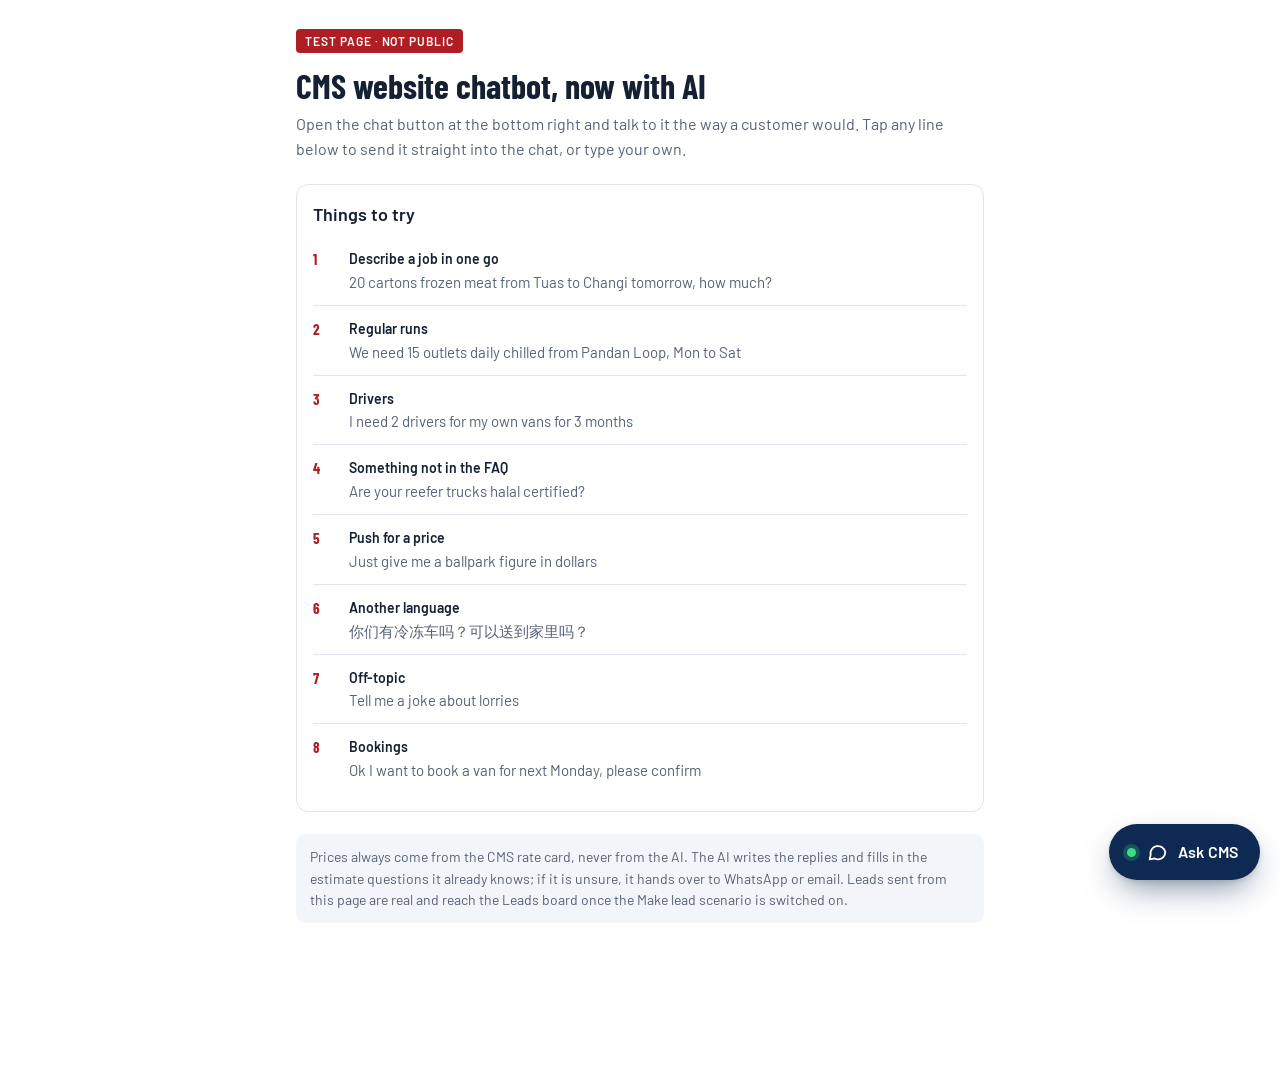
==== index.html @ 04226727 "CMS website chatbot v1.1 with AI replies and phone test page Co-Authored-By: Claude Opus 5.5 <norepl" ====
<!doctype html>
<html lang="en"><head>
<meta charset="utf-8"><meta name="viewport" content="width=device-width,initial-scale=1">
<meta name="robots" content="noindex,nofollow">
<title>CMS Chatbot Test</title>
<link rel="preconnect" href="https://fonts.googleapis.com"><link href="https://fonts.googleapis.com/css2?family=Barlow:wght@400;500;600;700&family=Barlow+Condensed:wght@600;700&display=swap" rel="stylesheet">
<style>
:root{--navy:#0f2a52;--red:#ae1e23;--ink:#152033;--muted:#566275;--line:#e1e6ee;--soft:#f2f5f9;--bg:#ffffff;--card:#ffffff}
@media (prefers-color-scheme:dark){:root:not([data-theme="light"]){--ink:#e8edf5;--muted:#a3aec0;--line:#2a3547;--soft:#141c29;--bg:#0c1320;--card:#111a29}}
:root[data-theme="dark"]{--ink:#e8edf5;--muted:#a3aec0;--line:#2a3547;--soft:#141c29;--bg:#0c1320;--card:#111a29}
*{box-sizing:border-box}
body{margin:0;background:var(--bg);color:var(--ink);font:16px/1.55 Barlow,system-ui,sans-serif}
.wrap{max-width:720px;margin:0 auto;padding:28px 16px 140px}
.tag{display:inline-block;font:600 12px/1 Barlow;letter-spacing:.08em;text-transform:uppercase;color:#fff;background:var(--red);padding:6px 9px;border-radius:4px}
h1{font:700 34px/1.1 "Barlow Condensed",Barlow,sans-serif;margin:14px 0 8px;color:var(--ink)}
p{margin:0 0 14px;color:var(--muted)}
.card{background:var(--card);border:1px solid var(--line);border-radius:12px;padding:18px 16px;margin:22px 0}
h2{font:600 18px/1.3 Barlow;margin:0 0 10px}
ol{margin:0;padding:0;list-style:none;counter-reset:n}
li{counter-increment:n;padding:12px 0;border-top:1px solid var(--line);display:grid;grid-template-columns:28px 1fr;gap:2px 8px}
li:first-child{border-top:0}
li::before{content:counter(n);grid-row:span 2;font:700 15px/22px "Barlow Condensed";color:var(--red)}
.k{font-weight:600;font-size:14px}
li button{all:unset;cursor:pointer;color:var(--muted);font-size:15px;line-height:1.4}
li button:hover,li button:focus-visible{color:var(--ink);text-decoration:underline}
.note{font-size:14px;background:var(--soft);border-radius:10px;padding:12px 14px;color:var(--muted)}
</style></head>
<body><main class="wrap">
<span class="tag">Test page · not public</span>
<h1>CMS website chatbot, now with AI</h1>
<p>Open the chat button at the bottom right and talk to it the way a customer would. Tap any line below to send it straight into the chat, or type your own.</p>
<div class="card"><h2>Things to try</h2><ol>
<li><span class="k">Describe a job in one go</span><button type="button" data-q="20 cartons frozen meat from Tuas to Changi tomorrow, how much?">20 cartons frozen meat from Tuas to Changi tomorrow, how much?</button></li>
<li><span class="k">Regular runs</span><button type="button" data-q="We need 15 outlets daily chilled from Pandan Loop, Mon to Sat">We need 15 outlets daily chilled from Pandan Loop, Mon to Sat</button></li>
<li><span class="k">Drivers</span><button type="button" data-q="I need 2 drivers for my own vans for 3 months">I need 2 drivers for my own vans for 3 months</button></li>
<li><span class="k">Something not in the FAQ</span><button type="button" data-q="Are your reefer trucks halal certified?">Are your reefer trucks halal certified?</button></li>
<li><span class="k">Push for a price</span><button type="button" data-q="Just give me a ballpark figure in dollars">Just give me a ballpark figure in dollars</button></li>
<li><span class="k">Another language</span><button type="button" data-q="你们有冷冻车吗？可以送到家里吗？">你们有冷冻车吗？可以送到家里吗？</button></li>
<li><span class="k">Off-topic</span><button type="button" data-q="Tell me a joke about lorries">Tell me a joke about lorries</button></li>
<li><span class="k">Bookings</span><button type="button" data-q="Ok I want to book a van for next Monday, please confirm">Ok I want to book a van for next Monday, please confirm</button></li>
</ol></div>
<p class="note">Prices always come from the CMS rate card, never from the AI. The AI writes the replies and fills in the estimate questions it already knows; if it is unsure, it hands over to WhatsApp or email. Leads sent from this page are real and reach the Leads board once the Make lead scenario is switched on.</p>
</main>
<script>
document.addEventListener("click",function(e){var b=e.target.closest("button[data-q]");if(!b)return;
  if(window.CMSChat&&CMSChat.open)CMSChat.open();
  setTimeout(function(){var h=document.getElementById("cms-chatbot"),r=h&&h.shadowRoot;if(!r)return;var i=r.getElementById("cmsbot-in"),s=r.querySelector(".send");if(i&&s){i.value=b.dataset.q;i.dispatchEvent(new Event("input",{bubbles:true}));s.click()}},450)});
</script>
<!-- CMS website chatbot v1.1 (AI-assisted) · Channel Management Systems Pte Ltd · built 14 Nov 2026
     Paste this whole block once, so it loads on every page (see the install guide). -->
<script id="cms-chatbot-script">
(function(){
"use strict";
if(window.__cmsChatLoaded)return;window.__cmsChatLoaded=true;
/* ============================ SETTINGS ============================
   The only part that may ever need changing. Everything else runs by itself. */
var SETTINGS={
  /* Where requests are sent. Today: the Make webhook that writes the monday "Leads" board and
     emails sales@ and Henry. Later, point this at CMS Systems instead; nothing else changes. */
  endpoint:"https://hook.eu1.make.com/clwhr1mcefqmgp49shpi3epel8qylndg",
  whatsapp:"6588996423",            /* digits only, with country code */
  whatsappShow:"+65 8899 6423",
  email:"enquiry@cmspl.biz",         /* shown to visitors for general and chatbot enquiries */
  quoteEmail:"sales@cmspl.biz",      /* formal quotations come from here */
  side:"right",                      /* "right" or "left" corner */
  lift:0,                            /* raise the button by this many pixels if it covers something */
  nudgeAfter:25,                     /* seconds before the small "Need a price?" hint; 0 turns it off */
  preview:"auto",                    /* "auto" = never sends from claude.ai previews; false = always send */
  /* AI replies (Claude via Make). Leave aiEndpoint "" to run on the approved FAQ only. */
  aiEndpoint:"https://hook.eu1.make.com/apfnve9vb4pjos77n2x7gceh714c9bnq",
  aiMaxPerVisit:15,                  /* AI replies per visitor per visit; after that the FAQ chatbot carries on */
  aiTimeout:25                       /* seconds to wait for an AI reply before falling back */
};
/* Rate card: a copy of the CMS Quote Desk rate card (8 Nov 2026). When the website estimator is on the
   same page, its rates (window.CMS_QF_CONFIG) are used instead, so the website keeps one copy. */
var RATES={
  gst:9, variancePct:20, reeferFloor:25, multiDropKm:25,
  tailored:{vehicles:["t24"],maxAdhocDrops:30,maxDropsPerDay:60,maxLastmileDrops:300,maxHireVehicles:3},
  vehicles:[
    {id:"moto",name:"Motorcycle",base:12,inclKm:10,perKm:0.8,drop:6,hour:25,day:180,month:3200,rf:null},
    {id:"van",name:"Van",base:40,inclKm:15,perKm:1.2,drop:10,hour:46,day:360,month:5800,rf:null},
    {id:"l10",name:"10 ft truck",base:70,inclKm:20,perKm:1.5,drop:12,hour:60,day:480,month:7200,rf:{base:110,inclKm:20,perKm:1.9,drop:15,hour:80,day:640,month:9800}},
    {id:"l14",name:"14 ft truck",base:95,inclKm:20,perKm:1.8,drop:15,hour:75,day:600,month:8800,rf:{base:140,inclKm:20,perKm:2.2,drop:18,hour:95,day:760,month:11800}},
    {id:"t24",name:"24 ft truck",base:180,inclKm:20,perKm:2.8,drop:25,hour:120,day:950,month:14500,rf:null}
  ],
  speeds:[{id:"express2",name:"Urgent (within 2 hours)",mult:2},{id:"express4",name:"Express (within 4 hours)",mult:1.5},{id:"sameday",name:"Same day",mult:1.25},{id:"standard",name:"Next working day",mult:1},{id:"economy",name:"2–3 working days",mult:0.9}],
  surch:{afterHours:26,sunph:36,expressFlat:26,helper:30,helperHr:20,helperMonth:2400,bulky:15,fragile:10,frozenPct:10,extraPiece:2,motoPieces:3},
  lastmile:{ambient:8,chilled:11,frozen:13,maxKg:10,overKg:0.5},
  hire:{weekDays:6},
  tiers:[{min:100,pct:5},{min:300,pct:8},{min:1000,pct:12}],
  daysPerMonth:{monfri:22,monsat:26,monsun:30}, sundaysPerMonth:4.3, phPerMonth:0.9,
  publicHolidays:["2026-01-01","2026-02-17","2026-02-18","2026-03-21","2026-04-03","2026-05-01","2026-05-27","2026-05-31","2026-06-01","2026-08-09","2026-08-10","2026-11-08","2026-11-09","2026-12-25",
                  "2027-01-01","2027-02-06","2027-02-07","2027-02-08","2027-03-10","2027-03-26","2027-05-01","2027-05-17","2027-05-20","2027-08-09","2027-10-28","2027-12-25"],
  zones:[["C","Central / CBD"],["E","East"],["NE","North-East"],["N","North"],["W","West"],["FW","Tuas / Far West"],["CA","Changi Airport / Loyang"],["S","Sentosa"]],
  km:{C:{C:6,E:15,NE:14,N:20,W:15,FW:28,CA:20,S:8},E:{E:6,NE:12,N:22,W:28,FW:40,CA:8,S:20},NE:{NE:6,N:15,W:24,FW:35,CA:16,S:20},N:{N:6,W:20,FW:28,CA:25,S:26},W:{W:6,FW:14,CA:33,S:16},FW:{FW:6,CA:45,S:28},CA:{CA:5,S:26},S:{S:3}}
};
/* =================================================================== */

/* ===== Approved visitor FAQ (approved by Henry Ong, 8 Nov 2026). Answers are word for word. =====
   k = words and phrases that point to this answer. act = buttons shown under the answer. */
var TOPICS=[["about","About CMS"],["services","Services"],["cold","Cold chain"],["pricing","Pricing and quotes"],["booking","Booking"],["tracking","Tracking and proof"],["goods","Goods and handling"],["insurance","Insurance"],["outdrive","OutDrive"],["contracts","Contracts and accounts"],["contact","Contact"]];
var FAQ=[
 {t:"about",q:"Who is Channel Management Systems?",a:"A Singapore delivery and logistics company founded in 2002, offering courier, last-mile, cold chain (reefer) delivery and delivery personnel supply.",k:"who are you,who is,about you,company,cms,channel management,founded,history,background,how long have,established,since when,been around,you guys"},
 {t:"about",q:"What areas do you cover?",a:"We serve Singapore only.",k:"area,areas,cover,coverage,islandwide,!malaysia,!johor,johor bahru,bahru,!overseas,cross border,outside singapore,international,!jb,sentosa,tuas,jurong,where do you go"},
 {t:"about",q:"What kind of clients do you work with?",a:"Businesses of all sizes, including F&B, retail, e-commerce and distributors, plus consumers for chilled and frozen home deliveries. We deliver ambient goods as well as chilled and frozen, and our motorcycle team also serves financial institutions.",k:"clients,customers,kind of client,type of client,industries,industry,f&b,retail,ecommerce,e-commerce,distributor,distributors,consumer,individual,small business,sme,!bank,!banks,banking,!financial institution,financial institutions,finance,insurer,ambient,ambient goods,dry goods"},
 {t:"about",q:"What makes CMS different?",a:"Every Delivery Counts. We give every job close attention and bring MNC-level service at SME rates. Each job is tailored to your requirements, with backup planning built in so deliveries keep running. Many jobs are actively monitored by our dedicated customer service team from 9am to 9pm, Monday to Saturday, and most come with an ETA, which is rare for a delivery company of our size.",k:"different,why cms,why choose,better,special,unique,advantage,stand out,compare,competitor,!mnc,!quality,service quality,reliable,reliability,trust,good service,every delivery counts,!why cms,why should i"},

 {t:"services",q:"What services do you offer?",a:"Ad-hoc delivery, Regular scheduled delivery (including vehicle hire), Courier, Reefer Truck for chilled and frozen goods, Last-mile delivery, and OutDrive.",k:"services,service,offer,what do you do,you guys do,guys do,provide,solutions,options,range of services",act:["estimate"]},
 {t:"services",q:"What is OutDrive?",a:"Delivery personnel supplied by the day, week or month, with or without a vehicle, attached to your operation for the period you need.",k:"!outdrive,out drive,delivery personnel,manpower,supply driver,driver supply,supply drivers,dp,headcount,outsource driver",act:["estimate"]},
 {t:"services",q:"Do you provide backup drivers if my assigned driver is away?",a:"Yes. For weekly and monthly hires, we plan backup drivers so your deliveries keep running. For single-day hires, backup is harder to arrange at short notice.",k:"backup,back up,replacement,relief,assigned driver,away,absent,cover,standby"},
 {t:"services",q:"What is the difference between ad-hoc and regular delivery?",a:"Ad-hoc is a one-off job booked when needed. Regular is a scheduled, repeating arrangement, usually at better rates.",k:"ad-hoc,adhoc,ad hoc,one-off,one off,regular,scheduled,difference,recurring,repeat,contract delivery"},
 {t:"services",q:"Can I hire a vehicle with a driver for a whole day?",a:"Yes, through OutDrive or Regular hire.",k:"hire,rent,rental,whole day,full day,day hire,vehicle with driver,van with driver,lorry with driver,truck with driver,charter,dedicated",act:["estimate"]},
 {t:"services",q:"Do you do same-day delivery?",a:"Yes. With enough volume, we normally collect and deliver straight away. Share your details and we'll confirm availability.",k:"same day,same-day,today,straight away,immediately,express,fast,quick,asap,now,instant",act:["estimate"]},
 {t:"services",q:"Do you deliver on weekends and public holidays?",a:"Yes. Surcharges may apply.",k:"weekend,weekends,saturday,!sunday,!public holiday,holiday,ph,deepavali,christmas,chinese new year,cny,hari raya,new year,work on sunday"},
 {t:"services",q:"Do you do night or early-morning deliveries?",a:"Yes, by arrangement. Time surcharges may apply.",k:"night,early morning,morning,midnight,overnight,late,evening,after hours,after-hours,5am,6am,before opening,twilight,dawn"},

 {t:"cold",q:"What temperatures can your reefer trucks hold?",a:"Chilled at 2 to 8 °C and frozen at -18 °C.",k:"temperature,temperatures,degree,degrees,celsius,°c,how cold,chilled,frozen,freezer,cold,reefer,refrigerated,cooling,-18,minus"},
 {t:"cold",q:"Do you monitor temperature during delivery?",a:"We check the temperature at each delivery point.",k:"monitor,monitoring,!temperature log,data logger,logger,record temperature,check temperature,temperature check,temperature reading,track temperature"},
 {t:"cold",q:"Do you deliver chilled or frozen goods to homes?",a:"Yes. Reefer Truck covers both business and home deliveries.",k:"!home,!homes,house,residential,consumer,b2c,customer home,doorstep,household,personal,my place",act:["estimate"]},
 {t:"cold",q:"Can you handle food products?",a:"Yes, including chilled and frozen food. We do not deliver cooked food.",k:"food,foods,meat,seafood,fish,dairy,ice cream,vegetables,produce,groceries,grocery,f&b,cake,bakery,chicken,beverages,drinks"},
 {t:"cold",q:"What sizes are your reefer trucks?",a:"10ft and 14ft.",k:"size,sizes,how big,10ft,14ft,10 ft,14 ft,10 foot,14 foot,truck size,capacity,reefer truck,fleet,lorry size"},

 {t:"pricing",q:"How much does a delivery cost?",a:"Ask here in the chat for an estimate. Depending on the job, you'll get an exact price, a price range, or a tailored proposal. Our team then sends a formal quotation from sales@cmspl.biz.",k:"cost,costs,price,prices,pricing,how much,rate,rates,charge,charges,fee,fees,quote,quotation,estimate,budget,expensive,cheap,per drop,per trip",act:["estimate"]},
 {t:"pricing",q:"Why is my estimate a range and not an exact price?",a:"Some jobs depend on details such as access, waiting time and load, so we show a range of about ±20% until we confirm them.",k:"range,not exact,exact price,why range,20%,plus minus,±,accurate,estimate range,firm price"},
 {t:"pricing",q:"What surcharges might apply?",a:"Common ones cover time (after hours, weekends), access (restricted sites, stairs), load (heavy or bulky items), failed deliveries, and extra manpower. Your quotation lists any that apply.",k:"!surcharge,!surcharges,extra charge,extra charges,additional charge,!hidden,hidden fee,additional cost,extra cost,add-on,addon,top up"},
 {t:"pricing",q:"Is there a minimum order or minimum charge?",a:"Every job is priced on its own details, such as route, timing, volume and handling. Share your requirements and we'll give you an estimate.",k:"!minimum,min order,minimum order,minimum charge,smallest,small order,moq,minimum spend",act:["estimate"]},
 {t:"pricing",q:"Do you offer discounts for regular or volume jobs?",a:"Yes, regular and volume arrangements are priced accordingly. Ask for a tailored proposal.",k:"discount,discounts,volume,bulk,cheaper,better rate,deal,promo,promotion,special price,long term"},
 {t:"pricing",q:"How quickly will I get a formal quotation?",a:"Within one working day.",k:"how quickly,how fast,how long,quotation time,when will i get,formal quotation,turnaround,reply,respond,response time,get back"},
 {t:"pricing",q:"What are your payment terms?",a:"Terms depend on the type of work, ranging from cash on delivery to 7 to 30 days' credit.",k:"payment terms,terms,credit terms,credit,cod,cash on delivery,30 days,7 days,14 days,invoice due,pay later"},
 {t:"pricing",q:"What payment methods do you accept?",a:"PayNow and bank transfer.",k:"payment method,payment methods,pay,paynow,pay now,bank transfer,transfer,credit card,card,cash,cheque,paylah,how to pay,!bank details,!bank account,!account number,!bank transfer"},
 {t:"pricing",q:"Is a deposit required?",a:"For some dedicated vehicle arrangements, a security deposit may apply as set out in the service contract.",k:"!deposit,security deposit,upfront,advance payment,pay first,prepay,down payment"},

 {t:"booking",q:"How do I book a delivery?",a:"Chat here, WhatsApp us on +65 8899 6423, or email enquiry@cmspl.biz.",k:"book,booking,how to book,schedule,arrange,make a booking,engage,hire you,start",act:["estimate","person"]},
 {t:"booking",q:"How far in advance should I book?",a:"We recommend at least two working days ahead for ad-hoc jobs, and longer for dedicated or OutDrive arrangements. Same-day jobs are possible, subject to availability.",k:"!in advance,advance booking,ahead,!notice,!lead time,!how early,days before,how soon should,book ahead"},
 {t:"booking",q:"Can I book a last-minute or urgent job?",a:"We try our best. Tell us the details and we will confirm availability quickly. Urgent surcharges may apply.",k:"!last minute,last-minute,!urgent,urgently,emergency,rush,short notice,within hours,2 hours,4 hours,asap booking",act:["estimate","person"]},
 {t:"booking",q:"Can I change or cancel a booking?",a:"Yes. There is no charge as long as we have not yet incurred any cost for the job.",k:"change booking,!cancel,!cancellation,!reschedule,!amend,postpone,modify,refund,change the date,change my booking"},
 {t:"booking",q:"What details do you need to quote or book?",a:"Pickup and drop-off addresses, date and time, type of goods, temperature if chilled or frozen, quantity or size, and your contact details.",k:"details,information,what do you need,what info,requirements,what to provide,need from me"},
 {t:"booking",q:"Can you handle multiple drop-off points in one trip?",a:"Yes. Multi-drop routes are common for our last-mile and regular clients.",k:"multiple,multi drop,multi-drop,many drops,several,drop points,drop-off points,stops,more than one,!outlets,branches,route,locations"},
 {t:"booking",q:"Do you provide time windows for delivery?",a:"Yes. Our ETA delivery tells you and your recipients when to expect us, and is popular with customers who need precise timing.",k:"time window,window,timeslot,time slot,eta,specific time,exact time,appointment,timing,when will it arrive,arrival time"},

 {t:"tracking",q:"Can I track my delivery?",a:"Yes.",k:"!track,!tracking,trace,where is my,status,follow,live location,gps"},
 {t:"tracking",q:"Do you provide proof of delivery?",a:"Yes, with a photo and signature on completion.",k:"proof,!pod,proof of delivery,signature,photo,picture,evidence,epod,acknowledgement,acknowledge"},
 {t:"tracking",q:"What happens if the recipient is not available?",a:"We follow your instructions. A failed delivery or re-delivery surcharge may apply, as listed in your quotation.",k:"not available,unavailable,not home,!nobody,!no one,nobody home,absent,failed delivery,!failed,redelivery,re-delivery,missed,not at home,closed,not around"},
 {t:"tracking",q:"Will you notify the recipient before arrival?",a:"Yes, in most cases, especially for home deliveries.",k:"!notify,!notification,notifications,inform,!sms,message recipient,call recipient,alert,heads up,before arrival,let them know,before you arrive"},

 {t:"goods",q:"What items can you deliver?",a:"General goods, documents, parcels, food (except cooked food), and chilled or frozen products.",k:"items,what goods,goods,products,documents,parcels,cartons,boxes,accept,what can you deliver,kind of goods,type of goods"},
 {t:"goods",q:"Are there items you will not carry?",a:"Yes. We do not carry dangerous goods, live animals or livestock, cash, cooked food, or any prohibited or illegal items.",k:"not carry,won't carry,will not carry,!prohibited,!dangerous,!hazardous,dg,!chemical,!chemicals,!flammable,!explosive,gas cylinder,battery,batteries,!live animal,!animals,!pet,!pets,!dog,!cat,!livestock,!cash,!cooked,cooked food,hot food,!catering,!bento,!illegal,restricted items,!weapon"},
 {t:"goods",q:"What is the maximum size or weight you can handle?",a:"It depends on the vehicle. Tell us the size, weight and quantity of your goods and we'll match the right vehicle.",k:"maximum,max,how heavy,weight,size limit,heavy,kg,!tonne,!tonnes,!ton,pallet size,dimensions,large item,max weight,biggest"},
 {t:"goods",q:"Do your drivers help with loading and unloading?",a:"Yes for standard handling. Heavy, bulky or staircase jobs may need extra manpower, quoted separately.",k:"!loading,!unloading,load,!unload,help carry,carry up,lift,stairs,staircase,manpower,helper,movers,bring up,carry"},
 {t:"goods",q:"Do you provide pallets, trolleys or packing materials?",a:"No. Please have your goods packed and ready for collection.",k:"pallet,pallets,trolley,trolleys,packing,packaging,boxes provided,ice pack,ice packs,dry ice,cooler box,insulated,materials,wrap"},
 {t:"goods",q:"Can you deliver to shopping malls, condos or restricted sites?",a:"Yes. Access charges such as parking or loading bay fees may apply.",k:"mall,malls,shopping mall,condo,condominium,restricted,loading bay,hospital,airport,port,cbd,office building,security,parking"},

 {t:"insurance",q:"Are my goods insured?",a:"Yes, up to S$100 per job. For higher-value goods, we recommend arranging your own insurance.",k:"insurance,insured,insure,coverage,cover value,liability,high value,valuable,claim limit"},
 {t:"insurance",q:"What happens if goods are damaged or lost?",a:"Please check your goods on receipt. Report any damage or loss within one working day so we can investigate properly. Once confirmed, we issue a credit note.",k:"!damaged,!damage,!lost,loss,missing,!broken,claim,compensation,complaint,wrong item,dented,crushed"},
 {t:"insurance",q:"What if chilled or frozen goods arrive outside temperature?",a:"Report it within one working day. We investigate and follow due process for compensation.",k:"!outside temperature,!thawed,!melted,!melt,warm,temperature breach,not cold,!defrost,!defrosted,spoilt,spoiled,temperature problem"},

 {t:"outdrive",q:"Can I hire a driver without a vehicle?",a:"Yes. OutDrive supplies delivery personnel with or without a vehicle.",k:"without vehicle,without a vehicle,driver only,only driver,just a driver,no vehicle,!own vehicle,own van,own truck,hire driver,driver hire",act:["estimate"]},
 {t:"outdrive",q:"How long can I hire a driver for?",a:"By the day, week or month.",k:"how long,period,duration,daily,weekly,monthly,hire monthly,hire weekly,hire daily,per day,per week,per month,short term,long term,hire period"},
 {t:"outdrive",q:"Are your drivers trained and licensed?",a:"Yes. Our drivers are trained and hold the right licences for the vehicles they drive.",k:"trained,training,licensed,licence,license,qualified,experienced,class 3,class 4,driving licence"},
 {t:"outdrive",q:"Can a driver drive my company vehicle?",a:"Yes, subject to the vehicle liability terms in our service contract.",k:"my vehicle,our vehicle,company vehicle,my van,my truck,our van,our truck,drive my,drive our,client vehicle"},
 {t:"outdrive",q:"Can I hire your drivers directly?",a:"Our service contract includes a non-solicitation clause, so drivers cannot be hired away without agreement.",k:"hire directly,poach,employ,non-solicitation,non solicitation,recruit,take over,hire your driver,direct hire"},
 {t:"outdrive",q:"What if the driver is sick or on leave?",a:"For weekly and monthly hires, we arrange a replacement as part of our backup planning.",k:"!sick,!mc,medical leave,!on leave,leave,ill,replacement driver,driver absent,no show,off day"},

 {t:"contracts",q:"Do I need to sign a contract?",a:"Ad-hoc jobs need only an accepted quotation. Regular, dedicated and OutDrive arrangements use our service contract.",k:"contract,sign,agreement,terms and conditions,commitment,lock in,tie in"},
 {t:"contracts",q:"Do you offer service level agreements?",a:"Yes. An SLA and KPI appendix can be added to your contract.",k:"sla,service level,kpi,kpis,performance,guarantee,on-time,on time"},
 {t:"contracts",q:"Can I open a credit account?",a:"Yes. Email enquiry@cmspl.biz to apply.",k:"credit account,account,open account,trade account,corporate account,apply credit",act:["email"]},
 {t:"contracts",q:"Do you issue tax invoices?",a:"Yes. CMS is GST-registered and issues tax invoices.",k:"invoice,invoices,tax invoice,gst,gst registered,receipt,billing,bill"},

 {t:"contact",q:"How do I reach you?",a:"WhatsApp +65 8899 6423 or email enquiry@cmspl.biz. Our customer service team answers personally.",k:"reach,contact,phone,number,call,whatsapp,email,hotline,get in touch,talk,contact number",act:["person"]},
 {t:"contact",q:"What are your office hours?",a:"Office: 9am to 6pm, Monday to Friday. Customer service: 9am to 9pm, Monday to Saturday.",k:"office hours,hours,opening hours,operating hours,working hours,business hours,what time,what time do you open,customer service hours,!close,closing time,customer service"},
 {t:"contact",q:"Are you open 24/7?",a:"Our team is not on call 24/7, but deliveries can be scheduled outside office hours by arrangement.",k:"24/7,!24 hours,24hrs,round the clock,all day,always open,anytime,any time,24 7"},
 {t:"contact",q:"Can I speak to someone about a large or complex project?",a:"Yes. Ask for a tailored proposal and our team will contact you.",k:"large project,complex,big project,!tender,rfq,rfp,proposal,tailored,partnership,partner,long term project,enterprise,consult",act:["person","estimate"]}
];

/* ---------- pricing: same rules as CMS Quote Desk and the website estimator ---------- */
function CFG(){
  var o={},k,W=window.CMS_QF_CONFIG;
  for(k in RATES)o[k]=RATES[k];
  if(W&&typeof W==="object")["gst","variancePct","tailored","vehicles","speeds","surch","lastmile","tiers","daysPerMonth","sundaysPerMonth","phPerMonth","publicHolidays","zones","km","multiDropKm"].forEach(function(x){if(W[x]!=null)o[x]=W[x]});
  if(W&&W.hire&&W.hire.weekDays)o.hire={weekDays:W.hire.weekDays};
  return o;
}
var num=function(v){var n=parseFloat(v);return isFinite(n)?n:0};
var r2=function(n){return Math.round(n*100)/100};
var SERVICES={
  reefer:{ui:"Reefer Truck",sub:"Chilled or frozen goods",label:"Reefer truck delivery",est:"van",model:"trip"},
  van:{ui:"Van or truck",sub:"Ambient goods, any size",label:"Van / truck delivery",est:"van",model:"trip"},
  courier:{ui:"Courier",sub:"Documents and parcels",label:"Courier",est:"courier",model:"trip"},
  lastmile:{ui:"Last-mile",sub:"Many drops to homes or stores",label:"Last-mile / e-commerce",est:"lastmile",model:"perdrop"},
  outdrive:{ui:"OutDrive",sub:"Delivery personnel by day, week or month",label:"OutDrive",est:"hire",model:"hire"}
};
var TEMPS=[["ambient","Ambient"],["chilled","Chilled (2–8 °C)"],["frozen","Frozen (−18 °C)"],["mixed","Mixed chilled and frozen"]];
var WINDOWS=[["9-9","Anytime 9 am – 9 pm (standard)"],["9-6","Anytime 9 am – 6 pm"],["9-10","Anytime 9 am – 10 pm"],["4h","Within a 4-hour window"],["appt","Fixed appointment time"]];
var DAYS=[["monfri","Mon – Fri"],["monsat","Mon – Sat"],["monsun","Mon – Sun"]];
var ADDROPS=[["1","1 drop-off point",1],["2-5","2 to 5",4],["6-10","6 to 10",8],["11-20","11 to 20",15],["21-30","21 to 30",25],[">30","More than 30",40]];
var PERDAY=[["1","1",1],["2-10","2 to 10",6],["11-20","11 to 20",15],["21-30","21 to 30",25],["31-50","31 to 50",40],["51-100","51 to 100",75],["101-200","101 to 200",150],[">200","More than 200",250]];
var PIECES=[["1","1",1],["2-3","2 to 3",3],["4-5","4 to 5",5],["6-10","6 to 10",8],["11-30","11 to 30",20]];
var WEIGHT_PCL=[["<1","Under 1 kg",0.8],["1-5","1 to 5 kg",3],["5-10","5 to 10 kg",7.5],["10-20","10 to 20 kg",15],["20-50","20 to 50 kg",35]];
var pick=function(list,v,exact){if(exact!=null&&String(exact).trim()!=="")return num(exact);var x=list.filter(function(i){return i[0]===v})[0];return x?x[2]:0};
var labelOf=function(list,v){var x=list.filter(function(i){return i[0]===v})[0];return x?x[1]:""};
function zoneName(id){var z=CFG().zones.filter(function(x){return x[0]===id})[0];return z?z[1]:""}
function zoneKm(a,b){var K=CFG().km;if(!a||!b)return null;var v=(K[a]&&K[a][b]);if(v==null)v=(K[b]&&K[b][a]);return v==null?null:v}
function speedOf(id){var S=CFG().speeds;return S.filter(function(s){return s.id===id})[0]||S.filter(function(s){return s.id==="standard"})[0]||S[0]}
function defSpeed(J){return J.speed||(J.svc==="courier"?"sameday":"standard")}
function isCold(J){return !!J.temp&&J.temp!=="ambient"}
function dayInfo(iso){if(!iso)return {sun:false,ph:false};var d=new Date(iso+"T00:00:00");return {sun:d.getDay()===0,ph:CFG().publicHolidays.indexOf(iso)>=0}}
function fiso(iso){if(!iso)return "";var M=["Jan","Feb","Mar","Apr","May","Jun","Jul","Aug","Sep","Oct","Nov","Dec"],p=iso.split("-").map(Number);return p[2]+" "+M[p[1]-1]+" "+p[0]}
function rateOf(J){
  var C=CFG(),cold=isCold(J),BASIS={courier:"moto",van:"van",reefer:"l10",lastmile:"van",outdrive:"van"};
  var id=J.vehicle,auto=!id;if(auto)id=cold?"l10":(BASIS[J.svc]||"van");
  var v=C.vehicles.filter(function(x){return x.id===id})[0]||C.vehicles[0];
  if(cold&&!v.rf)v=C.vehicles.filter(function(x){return x.rf})[0]||v;
  var r=Object.assign({},v);if(cold&&v.rf){Object.assign(r,v.rf);r.name=v.name+" (reefer)"}
  r.label=auto?"Vehicle to be assigned by CMS":r.name;return r;
}
function modelOf(J){return SERVICES[J.svc]?SERVICES[J.svc].model:"trip"}
function kindOf(J){return J.svc==="outdrive"?(J.hireUnit==="month"?"regular":"adhoc"):J.kind}
function dropsOf(J){return J.kind==="regular"?Math.max(1,pick(PERDAY,J.perDay,J.perDayExact)||1):Math.max(1,pick(ADDROPS,J.drops)||1)}
function tripKm(J){
  var C=CFG(),d=dropsOf(J);
  if(d>1)return {km:num(C.multiDropKm),known:true,multi:true};
  var k=zoneKm(J.colArea,J.delArea);
  return k==null?{km:num(C.multiDropKm),known:false,multi:false}:{km:k,known:true,multi:false};
}
function tripCost(J,v,km,drops,mult){
  var S=CFG().surch,transport=num(v.base)+Math.max(0,km-num(v.inclKm))*num(v.perKm)+Math.max(0,drops-1)*num(v.drop);
  var c=transport*mult;
  if(J.temp==="frozen"||J.temp==="mixed")c+=transport*num(S.frozenPct)/100;
  var pcs=pick(PIECES,J.pieces);
  if(J.vehicle==="moto"&&pcs>num(S.motoPieces))c+=(pcs-num(S.motoPieces))*num(S.extraPiece);
  if(J.handling==="bulky")c+=num(S.bulky);
  if(J.handling==="fragile")c+=num(S.fragile);
  if(J.handling==="helper")c+=num(S.helper);
  return c;
}
function calc(J){
  var C=CFG(),S=C.surch,m=modelOf(J),kind=kindOf(J),o={rate:0,unit:"",qty:1,monthly:false,specs:[],extras:[],floor:false,unknownArea:false};
  var sp=isCold(J)?speedOf("sameday"):speedOf(defSpeed(J));
  var tempTxt=J.temp&&J.temp!=="ambient"?" · "+labelOf(TEMPS,J.temp):"";
  var dpm=num(C.daysPerMonth[J.days])||22,sunDays=J.days==="monsun"?num(C.sundaysPerMonth):0,phDays=J.ph==="yes"?num(C.phPerMonth):0;
  var di=dayInfo(J.date),sunph=kind==="adhoc"&&(di.sun||di.ph);
  var winTxt=labelOf(WINDOWS,J.window||"9-9");
  var tierDisc=function(q){return C.tiers.reduce(function(a,t){return q>=num(t.min)?Math.max(a,num(t.pct)):a},0)};
  var daysTxt=function(){return labelOf(DAYS,J.days)+(J.ph==="yes"?", including public holidays":", excluding public holidays")};
  if(m==="trip"){
    var v=rateOf(J),K=tripKm(J);o.unknownArea=!K.known;
    if(kind==="adhoc"){
      var drops=dropsOf(J),routes=Math.ceil(drops/30),perRoute=Math.ceil(drops/routes);
      var total=routes*(tripCost(J,v,K.km,perRoute,sp.mult)+(sunph?num(S.sunph):0));
      o.rate=total/drops;o.unit="per drop";o.qty=drops;o.fixedAmount=total;
      o.specs.push(v.label+" · "+sp.name+tempTxt);
      o.specs.push((J.date?fiso(J.date)+" · ":"")+winTxt+(sunph?" · "+(di.ph?"Public holiday":"Sunday")+" rate":""));
      o.specs.push("Collection: "+(zoneName(J.colArea)||"to be confirmed")+" → "+(drops>1?drops+" drops":(zoneName(J.delArea)||"to be confirmed"))+(drops===1&&K.known&&K.km?" (approx. "+K.km+" km)":""));
      if(routes>1)o.specs.push("Uses "+routes+" vehicles (up to 30 drops each)");
    }else{
      var pd=dropsOf(J);
      if(J.svc==="courier"){o.rate=tripCost(J,v,K.km,1,sp.mult)}
      else{var rt=Math.ceil(pd/30);o.rate=rt*tripCost(J,v,K.km,Math.ceil(pd/rt),sp.mult)/pd}
      o.unit=J.svc==="courier"?"per job":"per drop";o.qty=Math.round(pd*(dpm+phDays));o.monthly=true;
      var disc=tierDisc(o.qty);if(disc){o.rate*=1-disc/100;o.specs.push("Includes "+disc+"% volume discount")}
      /* Quote Desk floor: new regular chilled/frozen routes average at least reeferFloor a drop (never shown to visitors) */
      var fl=num(C.reeferFloor);
      if(fl>0&&isCold(J)&&J.svc!=="courier"&&o.rate<fl){o.rate=fl;o.floor=true}
      o.specs.unshift(v.label+" · "+sp.name+tempTxt);
      o.specs.splice(1,0,daysTxt()+" · "+winTxt);
      o.specs.splice(2,0,"About "+pd+" "+(J.svc==="courier"?"job":"drop")+(pd===1?"":"s")+" per day ("+o.qty+" per month)");
      if(pd>1){if(J.colArea)o.specs.push("Collection from "+zoneName(J.colArea)+"; delivery points across Singapore")}
      else if(J.colArea||J.delArea)o.specs.push("From "+(zoneName(J.colArea)||"—")+" to "+(zoneName(J.delArea)||"—")+(K.known&&K.km?" (approx. "+K.km+" km)":""));
      if(sunDays+phDays)o.extras.push(["Sunday / public holiday surcharge",(sunDays+phDays)*pd*num(S.sunph)]);
    }
  }else if(m==="perdrop"){
    var base=num(C.lastmile[J.temp==="mixed"?"frozen":(J.temp||"ambient")]),w=pick(WEIGHT_PCL,J.pWeight);
    o.rate=base+(w>num(C.lastmile.maxKg)?(w-num(C.lastmile.maxKg))*num(C.lastmile.overKg):0)+base*(sp.mult-1);
    o.unit="per drop";
    o.specs.push(sp.name+tempTxt+" · "+winTxt);
    if(kind==="adhoc"){o.qty=Math.max(1,Math.round(num(J.lmDrops))||1);o.specs.push((J.date?fiso(J.date)+" · ":"")+o.qty+" drops"+(sunph?" · "+(di.ph?"public holiday":"Sunday"):""))}
    else{var lpd=dropsOf(J);o.qty=Math.round(lpd*(dpm+phDays));o.monthly=true;
      o.specs.push(daysTxt()+" · about "+lpd+" drops per day ("+o.qty+" per month)");
      var d2=tierDisc(o.qty);if(d2){o.rate*=1-d2/100;o.specs.push("Includes "+d2+"% volume discount")}}
    o.specs.push("Up to "+C.lastmile.maxKg+" kg per parcel; one delivery attempt per drop");
  }else{
    var hv=rateOf(J),u=J.hireUnit||"day",wd=num(C.hire&&C.hire.weekDays)||6,dur=kind==="regular"?1:Math.max(1,Math.round(num(J.duration))||1),veh=Math.max(1,Math.round(num(J.dps))||1),noVeh=J.withVeh==="no";
    var unitRate=u==="week"?num(hv.day)*wd:num(hv[u]),per=unitRate*dur;
    o.specs.push(noVeh?"Delivery personnel (DP) only; vehicle provided by you":"Delivery personnel (DP) with vehicle: "+hv.label+tempTxt);
    if(kind==="adhoc"){o.rate=per+(sunph&&u==="day"?num(S.sunph):0);o.unit="per DP";o.qty=veh;
      o.specs.push((J.date?"Starting "+fiso(J.date)+" · ":"")+dur+" "+u+(dur>1?"s":"")+(u==="week"?" ("+wd+" working days each)":"")+(sunph&&u==="day"?" · "+(di.ph?"Public holiday":"Sunday")+" rate":""))}
    else{o.rate=per;o.unit="per DP per month";o.qty=veh;o.monthly=true;o.specs.push("Monthly hire"+(J.date?", starting "+fiso(J.date):""))}
    o.specs.push(veh+" delivery personnel");
  }
  if(String(J.goods||"").trim())o.specs.push("Goods / details: "+String(J.goods).trim());
  o.rate=r2(o.rate);
  o.amount=r2((o.fixedAmount!=null?o.fixedAmount:o.rate*o.qty)+o.extras.reduce(function(a,x){return a+x[1]},0));
  o.extras=o.extras.map(function(x){return [x[0],r2(x[1])]});
  o.sub=o.amount;o.gst=r2(o.sub*num(C.gst)/100);o.total=r2(o.sub+o.gst);
  o.tier=tierOf(J,o);
  return o;
}
function tierOf(J,o){
  var C=CFG(),T=C.tailored||{},m=modelOf(J),kind=kindOf(J),pd=kind==="regular"&&m!=="hire"?dropsOf(J):0;
  if((T.vehicles||[]).indexOf(J.vehicle)>=0)return "tailored";
  if(m==="trip"&&kind==="adhoc"&&(o.qty>num(T.maxAdhocDrops)||J.drops===">30"))return "tailored";
  if(m==="trip"&&kind==="regular"&&J.svc!=="courier"&&pd>num(T.maxDropsPerDay))return "tailored";
  if(m==="perdrop"&&(kind==="adhoc"?o.qty:pd)>num(T.maxLastmileDrops))return "tailored";
  if(m==="hire"&&(num(J.dps)>num(T.maxHireVehicles)||J.withVeh==="no"))return "tailored";
  if(kind==="regular"||isCold(J)||m==="perdrop"||o.unknownArea)return "range";
  return "exact";
}

/* ---------- helpers ---------- */
var OVR=window.CMS_CHAT_SETTINGS;if(OVR&&typeof OVR==="object")Object.assign(SETTINGS,OVR);
var PREVIEW=SETTINGS.preview===true||(SETTINGS.preview==="auto"&&/(^|\.)claude|claudeusercontent|anthropic/.test(location.hostname));
var KEY="cmsbot.v1";
var esc=function(s){return String(s==null?"":s).replace(/[&<>"']/g,function(c){return {"&":"&amp;","<":"&lt;",">":"&gt;",'"':"&quot;","'":"&#39;"}[c]})};
var money=function(n){return "$"+num(n).toLocaleString("en-SG",{minimumFractionDigits:2,maximumFractionDigits:2})};
var moneyR=function(n){n=num(n);return n<100?money(n):"$"+Math.round(n).toLocaleString("en-SG")};
var pad=function(n){return (n<10?"0":"")+n};
var reduce=window.matchMedia&&window.matchMedia("(prefers-reduced-motion: reduce)").matches;
var wait=function(ms){return new Promise(function(r){setTimeout(r,reduce?0:ms)})};
function sgNow(){
  var p={};try{new Intl.DateTimeFormat("en-GB",{timeZone:"Asia/Singapore",year:"numeric",month:"2-digit",day:"2-digit",hour:"2-digit",weekday:"short",hour12:false}).formatToParts(new Date()).forEach(function(x){p[x.type]=x.value})}catch(e){var d=new Date();p={year:d.getFullYear(),month:d.getMonth()+1,day:d.getDate(),hour:d.getHours(),weekday:["Sun","Mon","Tue","Wed","Thu","Fri","Sat"][d.getDay()]}}
  return {y:+p.year,m:+p.month,d:+p.day,h:(+p.hour)%24,wd:p.weekday};
}
function isoAdd(days){var n=sgNow(),d=new Date(Date.UTC(n.y,n.m-1,n.d+days));return d.getUTCFullYear()+"-"+pad(d.getUTCMonth()+1)+"-"+pad(d.getUTCDate())}
function teamStatus(){
  var n=sgNow(),open=n.wd!=="Sun"&&n.h>=9&&n.h<21;
  if(open)return {open:true,txt:"Our team is online now"};
  var next=(n.wd==="Sun")?"today":(n.h<9?"today":(n.wd==="Sat"?"Monday":"tomorrow"));
  if(n.wd==="Sun")next="Monday";
  return {open:false,txt:"Team replies from 9 am "+next};
}
function linkify(t){
  var h=esc(t);
  h=h.replace(/\+65 8899 6423/g,'<a href="https://wa.me/'+SETTINGS.whatsapp+'" target="_blank" rel="noopener">+65 8899 6423</a>');
  h=h.replace(/([a-z]+@cmspl\.biz)/g,'<a href="mailto:$1">$1</a>');
  return h;
}
var ICON={
  chat:'<svg viewBox="0 0 24 24" fill="none" stroke="currentColor" stroke-width="2" stroke-linecap="round" stroke-linejoin="round" aria-hidden="true"><path d="M21 12a8 8 0 0 1-11.6 7.1L4 20l1-4.6A8 8 0 1 1 21 12z"/></svg>',
  send:'<svg viewBox="0 0 24 24" fill="none" stroke="currentColor" stroke-width="2.2" stroke-linecap="round" stroke-linejoin="round" aria-hidden="true"><path d="M5 12h13M13 6l6 6-6 6"/></svg>',
  x:'<svg viewBox="0 0 24 24" fill="none" stroke="currentColor" stroke-width="2.2" stroke-linecap="round" aria-hidden="true"><path d="M6 6l12 12M18 6L6 18"/></svg>',
  reset:'<svg viewBox="0 0 24 24" fill="none" stroke="currentColor" stroke-width="2" stroke-linecap="round" stroke-linejoin="round" aria-hidden="true"><path d="M4 12a8 8 0 1 0 2.3-5.6M4 4v4h4"/></svg>',
  calc:'<svg viewBox="0 0 24 24" fill="none" stroke="currentColor" stroke-width="2" stroke-linecap="round" stroke-linejoin="round" aria-hidden="true"><path d="M3 7h11v9H3zM14 10h4l3 3v3h-7"/><circle cx="7" cy="17.5" r="1.8"/><circle cx="17" cy="17.5" r="1.8"/></svg>',
  q:'<svg viewBox="0 0 24 24" fill="none" stroke="currentColor" stroke-width="2" stroke-linecap="round" stroke-linejoin="round" aria-hidden="true"><circle cx="12" cy="12" r="9"/><path d="M9.6 9.3a2.5 2.5 0 0 1 4.8.9c0 1.7-2.4 2.1-2.4 3.6M12 17h.01"/></svg>',
  person:'<svg viewBox="0 0 24 24" fill="none" stroke="currentColor" stroke-width="2" stroke-linecap="round" stroke-linejoin="round" aria-hidden="true"><circle cx="12" cy="8" r="4"/><path d="M4 21a8 8 0 0 1 16 0"/></svg>',
  phone:'<svg viewBox="0 0 24 24" fill="none" stroke="currentColor" stroke-width="2" stroke-linecap="round" stroke-linejoin="round" aria-hidden="true"><path d="M21 12a8 8 0 0 1-11.6 7.1L4 20l1-4.6A8 8 0 1 1 21 12z"/><path d="M9 9.5c.3 2 2 4 4.5 4.8l1.2-1.2 2 .8"/></svg>',
  mail:'<svg viewBox="0 0 24 24" fill="none" stroke="currentColor" stroke-width="2" stroke-linecap="round" stroke-linejoin="round" aria-hidden="true"><rect x="3" y="5" width="18" height="14" rx="2"/><path d="M3 7l9 6 9-6"/></svg>',
  chev:'<svg viewBox="0 0 24 24" fill="none" stroke="currentColor" stroke-width="2.2" stroke-linecap="round" stroke-linejoin="round" aria-hidden="true"><path d="M9 6l6 6-6 6"/></svg>',
  snow:'<svg viewBox="0 0 24 24" fill="none" stroke="currentColor" stroke-width="2" stroke-linecap="round" aria-hidden="true"><path d="M12 3v18M4.2 7.5l15.6 9M4.2 16.5l15.6-9M9.5 4.5 12 7l2.5-2.5M9.5 19.5 12 17l2.5 2.5"/></svg>'
};

/* ---------- FAQ matching (answers only from the approved FAQ) ---------- */
var STOP={};"a an the is are am was were be been being do does did can could would should will shall may might must i you we they he she it my your our their me us them to of in on at for from with by about and or if as that this these those there here what which who whom how when where why any some its im pls please hi hello hey u ur also just get got need want like know tell much many have has had deliver delivers delivered delivery deliveries send sending sent possible shipment shipments order orders receive received stuff thing things serve address addresses guys u2 able let okay".split(" ").forEach(function(w){STOP[w]=1});
function norm(s){return String(s||"").toLowerCase().replace(/[’‘]/g,"'").replace(/[^a-z0-9°±%&/+\- ]+/g," ").replace(/\s+/g," ").trim()}
function stem(w){
  if(w.length>5&&/ing$/.test(w))w=w.slice(0,-3);
  else if(w.length>4&&/ies$/.test(w))w=w.slice(0,-3)+"y";
  else if(w.length>4&&/ied$/.test(w))w=w.slice(0,-3)+"y";
  else if(w.length>4&&/ed$/.test(w))w=w.slice(0,-2);
  else if(w.length>3&&/s$/.test(w)&&!/ss$/.test(w))w=w.slice(0,-1);
  if(w.length>4&&/e$/.test(w))w=w.slice(0,-1);
  return w;
}
function toks(s){return norm(s).split(/[\s/]+/).map(function(x){return x.replace(/^[-+]+|[-+]+$/g,"")}).filter(function(w){return w&&!STOP[w]}).map(stem)}
var FAQX=FAQ.map(function(f,i){
  var seen={},K=[];
  f.k.split(",").forEach(function(k){var strong=k.trim().charAt(0)==="!";k=k.replace("!","");var n=norm(k),t=toks(k),key=t.length?t.slice().sort().join(" "):"="+n;
    if(!n||seen[key])return;seen[key]=1;K.push({n:n,t:t,w:(strong?5:2)+(t.length>1?(t.length-1)*1.5:0)})});
  return {i:i,f:f,q:toks(f.q),k:K};
});
function score(text){
  var n=" "+norm(text)+" ",T=toks(text),set={};T.forEach(function(w){set[w]=1});
  return FAQX.map(function(x){
    var s=0,used={};
    x.k.forEach(function(k){
      var hit=k.t.length?k.t.every(function(w){return set[w]}):n.indexOf(" "+k.n+" ")>=0;
      if(hit){s+=k.w;k.t.forEach(function(w){used[w]=1})}
    });
    x.q.forEach(function(w){if(set[w]&&!used[w]){s+=1;used[w]=1}});
    return {x:x,s:s};
  }).sort(function(a,b){return b.s-a.s});
}
var VOCAB={};FAQX.forEach(function(x){x.q.forEach(function(w){VOCAB[w]=1});x.k.forEach(function(k){k.t.forEach(function(w){VOCAB[w]=1})})});
function unknown(text){return toks(text).filter(function(w){return !VOCAB[w]&&!/^\d+$/.test(w)}).length}
function confident(R,text){var b=R[0].s,c=R[1].s;if(text&&b<3&&unknown(text))return false;return b>=3||(b>=2&&c<=b/2)}
function fq(q){for(var i=0;i<FAQ.length;i++)if(FAQ[i].q===q)return i;return 0}
var I_NOCARRY=fq("Are there items you will not carry?"),I_COST=fq("How much does a delivery cost?");
var BANNED=/\b(cooked|hot food|catering|bento|dangerous goods?|hazardous|flammable|explosives?|gas cylinders?|live animals?|livestock|pets?|cash)\b/i;

/* ---------- state ---------- */
var ST={open:false,log:[],live:null,flow:null,lead:null,asked:[],nudged:false,contact:null,ai:0,aiOff:false};
function save(){try{sessionStorage.setItem(KEY,JSON.stringify({log:ST.log.slice(-70),live:ST.live,flow:ST.flow,lead:ST.lead,asked:ST.asked.slice(-12),nudged:ST.nudged,contact:ST.contact,open:ST.open,ai:ST.ai,aiOff:ST.aiOff}))}catch(e){}}
function load(){try{var v=JSON.parse(sessionStorage.getItem(KEY)||"null");if(v&&Array.isArray(v.log))Object.assign(ST,v)}catch(e){}}

/* ---------- DOM ---------- */
var host,root,el={},busy=false;
var CSS=":host{all:initial}\n*{box-sizing:border-box}\n[hidden]{display:none!important}\n.wrap{--navy:#0f2a52;--navy2:#16386b;--red:#ae1e23;--red-dk:#8e171c;--blue:#1270c4;--blue-50:#e9f2fb;--ink:#152033;--muted:#566275;--line:#e1e6ee;--soft:#f2f5f9;--wa:#128c4a;\n--side:calc(20px + env(safe-area-inset-right,0px));--base:calc(20px + var(--lift,0px) + env(safe-area-inset-bottom,0px));\nfont-family:\"Barlow\",system-ui,-apple-system,\"Segoe UI\",Arial,sans-serif;color:var(--ink);font-size:15px;line-height:1.45;-webkit-font-smoothing:antialiased;text-align:left}\n.side-left{--side:calc(20px + env(safe-area-inset-left,0px))}\nbutton,input,textarea{font:inherit;color:inherit}\n.sr{position:absolute;width:1px;height:1px;overflow:hidden;clip:rect(0 0 0 0);white-space:nowrap}\n:focus-visible{outline:3px solid #7cc4ff;outline-offset:2px}\nsvg{display:block}\n.launch{position:fixed;z-index:2147483000;bottom:var(--base);right:var(--side);display:flex;align-items:center;gap:10px;height:56px;padding:0 22px 0 18px;border:0;border-radius:28px;background:var(--navy);color:#fff;font-weight:600;font-size:16px;letter-spacing:.01em;cursor:pointer;box-shadow:0 14px 34px -10px rgba(15,42,82,.6),0 2px 6px rgba(0,0,0,.12);transition:transform .18s,background .18s}\n.side-left .launch{right:auto;left:var(--side)}\n.launch:hover{background:var(--navy2);transform:translateY(-1px)}\n.launch svg{width:22px;height:22px}\n.launch .dot{width:9px;height:9px;border-radius:50%;background:#3ddc84;box-shadow:0 0 0 4px rgba(61,220,132,.22)}\n.nudge{position:fixed;z-index:2147483000;bottom:calc(var(--base) + 68px);right:var(--side);width:min(260px,calc(100vw - 40px));background:#fff;border-radius:14px 14px 4px 14px;box-shadow:0 18px 40px -12px rgba(15,42,82,.45),0 1px 3px rgba(0,0,0,.08);animation:rise .35s ease-out}\n.side-left .nudge{right:auto;left:var(--side);border-radius:14px 14px 14px 4px}\n.nudge .nb{display:block;width:100%;border:0;background:none;text-align:left;padding:13px 36px 13px 15px;font-size:15px;line-height:1.35;font-weight:500;cursor:pointer;color:var(--ink)}\n.nudge .nx{position:absolute;top:6px;right:6px;width:26px;height:26px;border:0;background:none;color:var(--muted);cursor:pointer;border-radius:50%;padding:5px}\n.nudge .nx:hover{background:var(--soft)}\n.panel{position:fixed;z-index:2147483001;bottom:calc(var(--base) + 70px);right:var(--side);width:400px;height:min(660px,calc(100vh - 130px - var(--lift,0px)));background:#fff;border-radius:18px;overflow:hidden;display:flex;flex-direction:column;box-shadow:0 30px 70px -18px rgba(15,42,82,.55),0 4px 14px rgba(0,0,0,.08);transform-origin:bottom right;animation:pop .22s ease-out}\n.side-left .panel{right:auto;left:var(--side);transform-origin:bottom left}\n.hd{background:var(--navy);color:#fff;padding:12px 10px 12px 14px;display:flex;align-items:center;gap:12px;flex:none}\n.hd .mark{width:48px;flex:none;display:block}\n.hd .mark svg{width:48px;height:auto}\n.hd .t{min-width:0;flex:1}\n.hd .t b{display:block;font-family:\"Barlow Condensed\",\"Arial Narrow\",Arial,sans-serif;font-weight:700;font-size:22px;letter-spacing:.03em;text-transform:uppercase;line-height:1}\n.hd .t small{display:flex;align-items:center;gap:6px;margin-top:4px;font-size:12.5px;color:#b9c8df;white-space:nowrap;overflow:hidden;text-overflow:ellipsis}\n.hd .st{width:7px;height:7px;border-radius:50%;background:#e3a547;flex:none}\n.hd .st.on{background:#3ddc84}\n.hd .ic{width:38px;height:38px;border:0;border-radius:10px;background:transparent;color:#c9d6ea;display:grid;place-items:center;cursor:pointer;flex:none}\n.hd .ic svg{width:20px;height:20px}\n.hd .ic:hover{background:rgba(255,255,255,.1);color:#fff}\n.log{position:relative;flex:1;overflow-y:auto;overscroll-behavior:contain;background:var(--soft);padding:16px 14px 10px;display:flex;flex-direction:column}\n.msgs,.live{display:flex;flex-direction:column;gap:9px}\n.live{margin-top:9px}\n.live:empty{margin:0}\n.msg{max-width:86%;padding:10px 13px;border-radius:15px;font-size:15px;line-height:1.45;overflow-wrap:anywhere;animation:rise .2s ease-out}\n.bot{align-self:flex-start;background:#fff;border:1px solid var(--line);border-bottom-left-radius:4px}\n.me{align-self:flex-end;background:var(--navy);color:#fff;border-bottom-right-radius:4px}\n.msg a{color:var(--blue);font-weight:600;text-decoration:none}\n.msg a:hover{text-decoration:underline}\n.muted{color:var(--muted);font-size:13.5px}\n.stepn{display:block;font-size:11px;font-weight:700;letter-spacing:.09em;text-transform:uppercase;color:var(--blue);margin-bottom:3px}\n.typing{display:flex;gap:4px;padding:13px 14px}\n.typing i{width:7px;height:7px;border-radius:50%;background:#a9b4c4;animation:blink 1s infinite}\n.typing i:nth-child(2){animation-delay:.15s}.typing i:nth-child(3){animation-delay:.3s}\n.chips{display:flex;flex-wrap:wrap;gap:7px}\n.chips.qlist{flex-direction:column;align-items:flex-start}\n.chips.grid{display:grid;grid-template-columns:1fr 1fr}\n.chip{border:1.5px solid #c9d6e6;background:#fff;color:var(--navy);border-radius:999px;padding:8px 14px;font-weight:600;font-size:14.5px;line-height:1.2;cursor:pointer;text-align:left;transition:border-color .15s,background .15s}\n.chips.qlist .chip{border-radius:12px;font-weight:500;color:var(--ink)}\n.chips.grid .chip{border-radius:12px}\n.chip:hover{border-color:var(--blue);background:var(--blue-50)}\n.chip.pri{background:var(--red);border-color:var(--red);color:#fff}\n.chip.pri:hover{background:var(--red-dk);border-color:var(--red-dk)}\n.chip.back{border-color:transparent;background:transparent;color:var(--muted);padding-left:4px;padding-right:6px;font-weight:600}\n.chip.back:hover{color:var(--navy);background:transparent;text-decoration:underline}\n.lbl2{margin:6px 0 -2px;font-size:11.5px;font-weight:700;letter-spacing:.09em;text-transform:uppercase;color:var(--muted)}\n.hint{margin:0;font-size:13.5px;color:var(--muted);padding:0 2px}\n.tiles{display:grid;gap:8px}\n.tile{display:flex;align-items:center;gap:12px;width:100%;padding:11px 12px 11px 11px;border:1px solid var(--line);background:#fff;border-radius:13px;cursor:pointer;text-align:left;transition:border-color .15s,box-shadow .15s,transform .15s}\n.tile:hover{border-color:#b7c6da;box-shadow:0 6px 16px -10px rgba(15,42,82,.4);transform:translateY(-1px)}\n.tile .ti{width:40px;height:40px;border-radius:11px;display:grid;place-items:center;flex:none;background:#fbe9ea;color:var(--red)}\n.tile .ti svg{width:21px;height:21px}\n.tile.t-topics .ti,.tile.t-reefer .ti{background:var(--blue-50);color:var(--blue)}\n.tile.t-person .ti,.tile.t-outdrive .ti{background:#e3f4ea;color:var(--wa)}\n.tile b{display:block;font-size:15.5px;font-weight:700;color:var(--ink);line-height:1.2}\n.tile small{display:block;margin-top:2px;font-size:13px;color:var(--muted);line-height:1.3}\n.tile .chev{margin-left:auto;color:#9aa6b8;flex:none}\n.tile .chev svg{width:18px;height:18px}\n.card-wrap{align-self:stretch;animation:rise .25s ease-out}\n.est{background:#fff;border:1px solid var(--line);border-radius:15px;overflow:hidden;box-shadow:0 10px 26px -18px rgba(15,42,82,.5)}\n.est .eh{display:flex;justify-content:space-between;align-items:center;gap:10px;padding:11px 14px;background:var(--navy);color:#fff}\n.est .eh b{font-size:14.5px;font-weight:600}\n.est .eh span{font-size:11px;font-weight:700;letter-spacing:.1em;text-transform:uppercase;color:#b9c8df;white-space:nowrap}\n.est .big{padding:15px 14px 4px;font-family:\"Barlow Condensed\",\"Arial Narrow\",Arial,sans-serif;font-weight:700;font-size:34px;line-height:1;color:var(--navy);letter-spacing:.01em}\n.est .big small{display:block;margin-top:7px;font-family:\"Barlow\",system-ui,sans-serif;font-weight:500;font-size:13.5px;line-height:1.35;color:var(--muted);letter-spacing:0}\n.est ul{list-style:none;margin:10px 14px 0;padding:0;font-size:13.5px;color:#3a4658}\n.est li{padding:6px 0;border-top:1px dashed var(--line)}\n.est .note{margin:10px 14px 14px;padding:9px 11px;border-radius:9px;background:var(--soft);font-size:12.5px;line-height:1.45;color:var(--muted)}\n.btn{display:inline-flex;align-items:center;justify-content:center;gap:9px;border:0;border-radius:11px;padding:12px 16px;font-weight:700;font-size:15px;cursor:pointer;text-decoration:none;line-height:1.1}\n.btn svg{width:19px;height:19px;flex:none}\n.btn.pri{background:var(--red);color:#fff}.btn.pri:hover{background:var(--red-dk)}\n.btn.pri:disabled{opacity:.6;cursor:wait}\n.btn.ghost{background:transparent;color:var(--muted)}\n.btn.sm{padding:9px 14px;font-size:14px;background:var(--navy);color:#fff}\n.hand{display:grid;gap:8px}\n.hand .wa{background:var(--wa);color:#fff}.hand .wa:hover{background:#0e7a40}\n.hand .ml{background:#fff;color:var(--navy);box-shadow:inset 0 0 0 1.5px #c9d6e6}.hand .ml:hover{box-shadow:inset 0 0 0 1.5px var(--navy)}\n.datepick{display:flex;align-items:flex-end;gap:8px;background:#fff;border:1px solid var(--line);border-radius:12px;padding:9px 10px}\n.datepick label{flex:1;display:grid;gap:3px;font-size:12px;font-weight:600;color:var(--muted)}\n.datepick input{border:1.5px solid #d9dee6;border-radius:9px;padding:8px 9px;font-size:16px;min-width:0;width:100%;background:#fff}\n.dform{display:grid;gap:10px;background:#fff;border:1px solid var(--line);border-radius:15px;padding:14px}\n.dform label{display:grid;gap:4px;font-size:12.5px;font-weight:600;color:var(--muted)}\n.dform label i{color:var(--red);font-style:normal}\n.dform input,.dform textarea{width:100%;border:1.5px solid #d9dee6;border-radius:10px;padding:10px 11px;font-size:16px;font-weight:500;color:var(--ink);background:#fff;outline:none;resize:vertical}\n.dform input:focus,.dform textarea:focus,.datepick input:focus{border-color:var(--blue);box-shadow:0 0 0 3px rgba(18,112,196,.15)}\n.dform .two{display:grid;grid-template-columns:1fr 1fr;gap:10px}\n.dform .row{display:flex;gap:8px;align-items:center}\n.dform .err{margin:0;padding:8px 10px;border-radius:9px;background:#fbe9ea;color:var(--red);font-size:13.5px;font-weight:600}\n.dform .fine{margin:0;font-size:12px;color:var(--muted)}\n.dform .hp{position:absolute;left:-9999px;width:1px;height:1px;opacity:0}\n.ft{display:flex;gap:8px;align-items:center;padding:10px 10px 6px 12px;border-top:1px solid var(--line);background:#fff;flex:none}\n.ft input{flex:1;min-width:0;border:1.5px solid #d9dee6;border-radius:12px;padding:11px 13px;font-size:16px;font-weight:500;outline:none;background:#fff}\n.ft input:focus{border-color:var(--blue);box-shadow:0 0 0 3px rgba(18,112,196,.15)}\n.ft input::placeholder{color:#8792a3}\n.send{width:46px;height:46px;flex:none;border:0;border-radius:12px;background:var(--red);color:#fff;display:grid;place-items:center;cursor:pointer}\n.send:hover{background:var(--red-dk)}\n.send svg{width:21px;height:21px}\n.legal{margin:0;padding:2px 12px 9px;background:#fff;font-size:11.5px;color:#8792a3;text-align:center;flex:none}\n@keyframes pop{from{opacity:0;transform:translateY(10px) scale(.97)}to{opacity:1;transform:none}}\n@keyframes rise{from{opacity:0;transform:translateY(5px)}to{opacity:1;transform:none}}\n@keyframes blink{0%,80%,100%{opacity:.35}40%{opacity:1}}\n@media (max-width:560px){\n.launch{width:58px;height:58px;padding:0;justify-content:center;border-radius:50%}\n.launch .lbl,.launch .dot{display:none}\n.is-open .launch,.is-open .nudge{display:none}\n.panel{inset:0;width:auto;height:auto;border-radius:0;bottom:0;right:0;left:0;animation:rise .2s ease-out}\n.hd{padding-top:calc(12px + env(safe-area-inset-top,0px))}\n.legal{padding-bottom:calc(9px + env(safe-area-inset-bottom,0px))}\n.msg{max-width:90%}\n.dform .two{grid-template-columns:1fr}\n}\n@media (prefers-reduced-motion:reduce){*{animation:none!important;transition:none!important}}";
function build(){
  if(!document.querySelector('link[data-cmsbot-font]')){var l=document.createElement("link");l.rel="stylesheet";l.setAttribute("data-cmsbot-font","");l.href="https://fonts.googleapis.com/css2?family=Barlow:wght@400;500;600;700&family=Barlow+Condensed:wght@600;700&display=swap";document.head.appendChild(l)}
  host=document.createElement("div");host.id="cms-chatbot";host.style.cssText="all:initial";
  document.body.appendChild(host);
  root=host.attachShadow?host.attachShadow({mode:"open"}):host;
  var side=SETTINGS.side==="left"?"left":"right";
  root.innerHTML='<style>'+CSS+'</style>'+
  '<div class="wrap side-'+side+'" style="--lift:'+num(SETTINGS.lift)+'px">'+
    '<button class="launch" type="button" aria-expanded="false" aria-controls="cmsbot-panel"><span class="dot" aria-hidden="true"></span>'+ICON.chat+'<span class="lbl">Ask CMS</span></button>'+
    '<div class="nudge" hidden><button class="nx" type="button" aria-label="Dismiss">'+ICON.x+'</button><button class="nb" type="button">Need a price? I can estimate a delivery in about a minute.</button></div>'+
    '<section class="panel" id="cmsbot-panel" role="dialog" aria-label="Ask CMS" hidden>'+
      '<header class="hd"><span class="mark" aria-hidden="true"><svg viewBox="0 0 372.96 110" xmlns="http://www.w3.org/2000/svg" role="img" aria-label="CMS"><path fill="#ae1e23" d="M 41.11 102.91 C 17.95 102.91 11.05 95.23 7.71 86.22 C 4.93 75.53 8.16 69.07 11.83 63.73 C 18.51 53.49 34.99 27.44 34.99 27.44 C 46.68 10.19 67.94 8.41 76.39 8.07 C 89.42 7.74 218.16 8.07 218.16 8.07 C 229.01 8.07 235.86 12.92 240.03 17.93 C 249.21 10.58 260.9 7.9 281.44 7.93 L 364.43 7.93 C 358.08 16.93 338.04 45.64 338.04 45.64 L 330.7 45.64 C 331.53 49.48 331.7 50.48 331.7 50.48 C 332.37 55.5 331.03 60.34 326.69 67.35 C 319.51 79.54 316 85.05 316 85.05 C 310.66 93.73 300.31 101.58 275.6 102.91 Z"/><path fill="#fff" d="M 36.21 90 C 20.74 90 11.72 81.77 18.84 70.3 C 27.42 56.83 43.34 32.23 43.34 32.23 C 54.94 18.68 70.67 17.85 83.62 18.41 L 146.64 18.41 L 137.06 32.84 C 133.95 32.84 80.91 32.79 80.91 32.79 C 69.55 32.79 67.55 35.07 62.82 42.36 C 58.09 49.65 41.28 75.53 41.28 75.53 L 110.85 75.53 L 100.72 90 Z"/><path fill="#fff" d="M 103.89 90 C 115.47 72.86 150.64 18.29 150.64 18.29 L 220.33 18.29 C 231.68 18.29 236.47 29.56 234.13 35.46 C 229.34 43.25 200.4 90 200.4 90 L 173.76 90 C 188.27 67.29 206.39 38.89 206.39 38.89 C 207.22 37.74 206.83 37.21 203.07 37.24 L 196.62 37.24 C 192.78 43.3 163.22 90 163.22 90 L 140.68 90 C 146.44 80.54 173.32 37.21 173.32 37.21 L 164.89 37.21 C 160.63 43.39 130.41 90 130.41 90 Z"/><path fill="#fff" d="M 204.13 90 C 209.81 81.21 213.15 75.53 213.15 75.53 C 222.66 75.53 276.52 75.62 276.52 75.62 C 278.6 75.62 281.27 75.7 283.28 72.86 C 285.78 68.77 291.04 60.59 291.04 60.59 L 234.71 60.59 C 229.43 60.59 225.67 56.91 228.51 49.98 C 231.93 44.22 240.28 31.62 240.28 31.62 C 249.88 17.26 271.25 18.23 279.69 18.29 L 342.97 18.29 L 332.7 32.79 L 278.68 32.79 C 272.68 32.79 266.41 33.45 263.24 36.96 C 262.07 38.55 257.31 45.89 257.31 45.89 L 313.08 45.89 C 318.18 45.89 324.27 49.98 319.43 57.5 C 314.59 65.01 306.07 78.95 306.07 78.95 C 302.73 83.46 295.8 89.36 276.93 90 Z"/></svg></span><div class="t"><b>Ask CMS</b><small><i class="st"></i><span class="stx"></span></small></div>'+
        '<button class="ic reset" type="button" aria-label="Start over" title="Start over">'+ICON.reset+'</button><button class="ic close" type="button" aria-label="Close chat" title="Close">'+ICON.x+'</button></header>'+
      '<div class="log" role="log" aria-live="polite"><div class="msgs"></div><div class="live"></div></div>'+
      '<form class="ft" autocomplete="off"><label class="sr" for="cmsbot-in">Your message</label><input id="cmsbot-in" enterkeyhint="send" placeholder="Type your question…" maxlength="400"><button class="send" type="submit" aria-label="Send">'+ICON.send+'</button></form>'+
      '<p class="legal">AI-assisted, using CMS\'s approved information. Estimates are not quotations.</p>'+
    '</section></div>';
  el.wrap=root.querySelector(".wrap");el.launch=root.querySelector(".launch");el.panel=root.querySelector(".panel");el.log=root.querySelector(".log");
  el.msgs=root.querySelector(".msgs");el.live=root.querySelector(".live");el.form=root.querySelector(".ft");el.input=root.querySelector("#cmsbot-in");
  el.nudge=root.querySelector(".nudge");
  el.launch.addEventListener("click",function(){toggle()});
  root.querySelector(".close").addEventListener("click",function(){toggle(false)});
  root.querySelector(".reset").addEventListener("click",restart);
  el.form.addEventListener("submit",function(e){e.preventDefault();var v=el.input.value.trim();if(!v)return;el.input.value="";whenFree(function(){onText(v)})});
  el.panel.addEventListener("keydown",function(e){if(e.key==="Escape")toggle(false)});
  root.querySelector(".nb").addEventListener("click",function(){hideNudge();var fresh=!ST.log.length;toggle(true,fresh);if(fresh||!(ST.flow&&ST.flow.step))startFlow()});
  root.querySelector(".nx").addEventListener("click",hideNudge);
  /* the homepage preview's older "Ask CMS" button is replaced by this one */
  var ob=document.getElementById("askBtn"),oc=document.getElementById("chat");
  if(ob&&/askbtn/.test(ob.className)){ob.style.display="none";if(oc&&/chat/.test(oc.className))oc.style.display="none"}
}
function status(){var s=teamStatus();root.querySelector(".stx").textContent=s.txt;root.querySelector(".st").className="st"+(s.open?" on":"")}
function toggle(force,skipHome){
  var open=force==null?el.panel.hidden:force;
  el.panel.hidden=!open;ST.open=open;el.launch.setAttribute("aria-expanded",String(open));el.wrap.classList.toggle("is-open",open);
  if(open){hideNudge();status();if(!el.msgs.childNodes.length){if(ST.log.length)restore();else if(!skipHome)home(true)}
    var small=window.innerWidth<=560;if(small){ST.htmlOv=document.documentElement.style.overflow;document.documentElement.style.overflow="hidden"}
    setTimeout(function(){if(!small)el.input.focus();scroll()},60)}
  else{if(ST.htmlOv!=null){document.documentElement.style.overflow=ST.htmlOv;ST.htmlOv=null}el.launch.focus()}
  save();
}
function hideNudge(){el.nudge.hidden=true;ST.nudged=true;save()}
function scroll(){
  /* keep the newest reply in view: its top edge if it and its options are taller than the panel */
  var a=el.msgs.lastElementChild,max=el.log.scrollHeight-el.log.clientHeight;
  if(!a||/\b(me|typing)\b/.test(a.className))return el.log.scrollTop=max;
  el.log.scrollTop=Math.min(max,a.offsetTop-12);
}
function render(m){
  var d=document.createElement("div");
  d.className=m.w==="u"?"msg me":m.w==="c"?"card-wrap":"msg bot";
  d.innerHTML=m.h;el.msgs.appendChild(d);
}
function push(w,h){var m={w:w,h:h};ST.log.push(m);render(m);scroll();save()}
function me(t){push("u",esc(t))}
async function bot(h,ms){
  var t=document.createElement("div");t.className="msg bot typing";t.innerHTML="<i></i><i></i><i></i>";el.msgs.appendChild(t);scroll();
  await wait(ms==null?Math.min(900,280+h.length*2):ms);t.remove();push("b",h);
}
function setLive(name,arg){ST.live={n:name,a:arg};save();drawLive()}
function clearLive(){el.live.innerHTML="";ST.live=null}
function drawLive(){
  el.live.innerHTML="";var L=ST.live;if(!L)return;
  var f=LIVE[L.n];if(f)f(L.a);
  el.input.placeholder=ST.live&&ST.live.n==="step"&&curStep()&&curStep().type==="text"?(curStep().hint||"Type your answer…"):(ST.live&&ST.live.n==="step"&&curStep()&&curStep().type==="num"?"Type a number, or tap one":"Type your question…");
  scroll();
}
function chips(list,cls){
  var w=document.createElement("div");w.className="chips"+(cls?" "+cls:"");
  list.forEach(function(c){var b=document.createElement("button");b.type="button";b.className="chip"+(c.cls?" "+c.cls:"");b.innerHTML=c.html||esc(c.label);if(c.title)b.title=c.title;
    b.addEventListener("click",function(){if(busy)return;c.go()});w.appendChild(b)});
  el.live.appendChild(w);return w;
}
function restore(){
  ST.log.forEach(render);scroll();
  if(ST.live)return drawLive();
  /* the page was reloaded while a reply was being typed: pick up where it stopped */
  if(ST.flow&&ST.flow.step){var F=ST.flow,id=F.J[F.step]===undefined?F.step:nextStepId(F.J,F.step);
    run(function(){if(id)return ask(id);F.step=null;F.done=true;return showEstimate()})}
  else if(ST.flow&&ST.flow.done)setLive("estimate");
  else home(false);
}
function restart(){
  if(busy)return;
  ST.log=[];ST.flow=null;ST.live=null;ST.lead=null;ST.asked=[];el.msgs.innerHTML="";el.live.innerHTML="";save();home(true);
}
function whenFree(cb){if(!busy)return cb();var t=setInterval(function(){if(!busy){clearInterval(t);cb()}},80)}
async function run(fn){if(busy)return;busy=true;try{await fn()}finally{busy=false}}

/* ---------- home, topics, answers, hand-off ---------- */
function home(first){run(async function(){
  clearLive();
  await bot(first?"Hi! I'm the CMS assistant. I can answer your questions, give you a delivery estimate, or pass you to our team.":"What would you like to do next?",first?500:350);
  setLive("home");
})}
var POPULAR=["What services do you offer?","What temperatures can your reefer trucks hold?","How do I book a delivery?","Do you deliver on weekends and public holidays?"].map(fq);
var LIVE={};
LIVE.home=function(){
  var t=document.createElement("div");t.className="tiles";
  [["estimate",ICON.calc,"Get an estimate","Price a delivery in about a minute"],["topics",ICON.q,"Ask a question","Services, cold chain, booking, payment"],["person",ICON.person,"Talk to a person","WhatsApp or email our team"]].forEach(function(x){
    var b=document.createElement("button");b.type="button";b.className="tile t-"+x[0];b.innerHTML='<span class="ti">'+x[1]+'</span><span><b>'+x[2]+'</b><small>'+x[3]+'</small></span><span class="chev">'+ICON.chev+'</span>';
    b.addEventListener("click",function(){if(busy)return;me(x[2]);act(x[0])});t.appendChild(b)});
  el.live.appendChild(t);
  var p=document.createElement("p");p.className="lbl2";p.textContent="Popular questions";el.live.appendChild(p);
  chips(POPULAR.map(function(i){return {label:FAQ[i].q,go:function(){me(FAQ[i].q);answer(i)}}}),"qlist");
};
function act(a){
  if(a==="estimate")return startFlow();
  if(a==="topics")return topics();
  if(a==="person")return handoff();
  if(a==="email")return handoff("email");
  if(a==="home")return home(false);
}
function topics(){run(async function(){clearLive();await bot("Pick a topic:",300);setLive("topics")})}
LIVE.topics=function(){
  chips(TOPICS.map(function(t){return {label:t[1],go:function(){me(t[1]);topic(t[0])}}}));
  if(ST.flow&&ST.flow.step)chips([{label:"Back to my estimate",cls:"pri",go:function(){resumeFlow()}}]);
};
function topic(id){run(async function(){clearLive();var n=TOPICS.filter(function(t){return t[0]===id})[0][1];await bot(n+": tap a question.",300);setLive("topic",id)})}
LIVE.topic=function(id){
  var list=[];FAQ.forEach(function(f,i){if(f.t===id)list.push({label:f.q,go:function(){me(f.q);answer(i)}})});
  chips(list,"qlist");chips([{label:"‹ All topics",cls:"back",go:function(){topics()}}]);
};
function answer(i,extra){run(async function(){
  clearLive();var f=FAQ[i];
  await bot(linkify(f.a));
  setLive("after",{i:i,rel:extra||null});
})}
LIVE.after=function(a){
  var f=FAQ[a.i],L=[];
  (f.act||[]).forEach(function(x){
    if(x==="estimate"&&!(ST.flow&&ST.flow.step))L.push({label:"Get an estimate",cls:"pri",go:function(){me("Get an estimate");startFlow()}});
    if(x==="person")L.push({label:"Talk to a person",go:function(){me("Talk to a person");handoff()}});
    if(x==="email")L.push({label:"Email "+SETTINGS.email,go:function(){me("Email "+SETTINGS.email);handoff("email")}});
  });
  if(a.rel!=null)L.push({label:"Related: "+FAQ[a.rel].q,go:function(){me(FAQ[a.rel].q);answer(a.rel)}});
  if(ST.flow&&ST.flow.step)L.unshift({label:"Back to my estimate",cls:"pri",go:function(){resumeFlow()}});
  L.push({label:"Another question",go:function(){me("Another question");topics()}});
  if(!(ST.flow&&ST.flow.step))L.push({label:"Main menu",cls:"back",go:function(){home(false)}});
  chips(L);
};
function summaryText(){
  var F=ST.flow;if(!F||!F.J||!F.J.svc)return "";
  var J=F.J,o=calc(J),S=SERVICES[J.svc],lines=[(S.ui)+", "+(kindOf(J)==="adhoc"?"one-off":"regular")];
  o.specs.slice(0,4).forEach(function(s){lines.push("- "+s)});
  if(F.done)lines.push(o.tier==="tailored"?"Estimate: tailored proposal needed":"Estimate shown: "+priceLine(o));
  return lines.join("\n");
}
function handoff(mode){run(function(){return handoffBody(mode)})}
async function handoffBody(mode){
  clearLive();
  await bot(mode==="email"?"Email us any time at "+linkify(SETTINGS.email)+". Our customer service team answers personally.":"Our customer service team answers personally on WhatsApp and email.<br><span class=\"muted\">Customer service: 9am to 9pm, Monday to Saturday.</span>");
  setLive("handoff");
}
LIVE.handoff=function(){
  var last=ST.asked.length?ST.asked[ST.asked.length-1]:"",sum=summaryText(),ref=ST.lead&&ST.lead.ref;
  var text="Hi CMS, "+(ref?"following up on my chatbot enquiry "+ref+".":sum?"I'd like help with a delivery:\n"+sum:last?"I was asking on your website: "+last:"I have an enquiry.");
  var d=document.createElement("div");d.className="hand";
  d.innerHTML='<a class="btn wa" target="_blank" rel="noopener" href="https://wa.me/'+SETTINGS.whatsapp+'?text='+encodeURIComponent(text.slice(0,900))+'">'+ICON.phone+'<span>WhatsApp '+esc(SETTINGS.whatsappShow)+'</span></a>'+
    '<a class="btn ml" href="mailto:'+SETTINGS.email+'?subject='+encodeURIComponent(ref?"Chatbot enquiry "+ref:"Enquiry from cmspl.biz")+'&body='+encodeURIComponent(text.slice(0,1500))+'">'+ICON.mail+'<span>Email '+esc(SETTINGS.email)+'</span></a>';
  el.live.appendChild(d);
  var L=[];if(ST.flow&&ST.flow.step)L.push({label:"Back to my estimate",cls:"pri",go:function(){resumeFlow()}});
  L.push({label:"Main menu",cls:"back",go:function(){home(false)}});chips(L);
};


/* ---------- AI layer (Claude via Make). Prices always come from the rate-card engine, never from the AI. ---------- */
function aiReady(){return !!SETTINGS.aiEndpoint&&!PREVIEW&&!ST.aiOff&&ST.ai<num(SETTINGS.aiMaxPerVisit||15)&&typeof fetch==="function"}
function looksLikeJob(t){
  var n=norm(t);
  if(n.split(" ").length<4)return false;
  return /\d+\s*(cartons?|ctns?|pallets?|boxes|box|drops?|outlets?|stores?|shops?|pcs|pieces|kg|deliveries|parcels|packages|drivers?|vans?|trucks?|lorr(y|ies)|bags?|trips?)\b/.test(n)
    ||/\bfrom\b.+\bto\b/.test(n)
    ||/\b(today|tomorrow|tmr|tmrw|next (mon|tues?|wed|thur?s?|fri|sat|sun)\w*|this (mon|tues?|wed|thur?s?|fri|sat|sun)\w*)\b/.test(n)&&/\b(deliver|send|move|collect|pick ?up|transport|need)\b/.test(n);
}
function plain(h){var d=document.createElement("div");d.innerHTML=h;return (d.textContent||"").replace(/\s+/g," ").trim()}
function transcript(latest){
  var L=[],m;
  for(var i=Math.max(0,ST.log.length-14);i<ST.log.length;i++){m=ST.log[i];if(m.w==="c")continue;var t=plain(m.h).replace(/^Step \d+ of \d+/,"").slice(0,500);if(t)L.push((m.w==="u"?"Visitor: ":"Assistant: ")+t)}
  /* the latest visitor message is already the last line of the log */
  if(!L.length||L[L.length-1]!=="Visitor: "+latest.slice(0,500))L.push("Visitor: "+latest.slice(0,500));
  var ctx="";
  if(ST.flow&&ST.flow.J&&ST.flow.J.svc){var s=curStep();ctx="[Context: the visitor is in the middle of an estimate for "+SERVICES[ST.flow.J.svc].ui+(s?"; the current question is \""+plain(s.q(ST.flow.J))+"\"":"")+".]\n"}
  /* personal identifiers never leave the page */
  return ("Website chat transcript (latest message last).\n"+ctx+L.slice(-12).join("\n"))
    .replace(/\b[STFGM]\d{7}[A-Z]\b/gi,"[ID number removed]").replace(/\b(?:\d[ -]?){13,19}\b/g,"[card number removed]");
}
var MONEY=/(S?\$\s?\d[\d,.]*|\bSGD\s?\d|\d+\s?(dollars|bucks|cents)\b)/gi;
function amounts(t){return (String(t||"").match(/\d[\d,]*(\.\d+)?/g)||[]).map(function(x){return x.replace(/,/g,"").replace(/\.0+$/,"")})}
function safeReply(r,visitor){
  r=String(r||"").replace(/[*_#`]+/g,"").replace(/\bconsignments?\b/gi,"jobs").trim();
  var own=amounts(visitor);
  var bad=(r.match(MONEY)||[]).filter(function(x){var a=amounts(x)[0];return !/^S?\$\s?100(\.00)?$/.test(x.replace(/\s/g,""))&&own.indexOf(a)<0});
  if(bad.length||/minimum (charge|fee|order)/i.test(r)&&!/priced on its own/i.test(r))return null;
  if(r.split(/\s+/).length>110)r=r.split(/\s+/).slice(0,100).join(" ")+"…";
  return r;
}
async function askAI(t){
  var typing=document.createElement("div");typing.className="msg bot typing";typing.innerHTML="<i></i><i></i><i></i>";el.msgs.appendChild(typing);scroll();
  var o=null;
  try{
    var ctl=typeof AbortController==="function"?new AbortController():null,timer=setTimeout(function(){if(ctl)ctl.abort()},num(SETTINGS.aiTimeout||25)*1000);
    var body=new URLSearchParams();body.set("conv",transcript(t));
    var res=await fetch(SETTINGS.aiEndpoint,{method:"POST",body:body,signal:ctl?ctl.signal:undefined});
    clearTimeout(timer);
    var txt=await res.text();o=JSON.parse(txt);
    if(!o||o.error||typeof o.reply!=="string")o=null;
  }catch(e){o=null}
  typing.remove();
  if(!o){ST.aiFails=(ST.aiFails||0)+1;if(ST.aiFails>=2)ST.aiOff=true;save();return false}
  ST.ai++;ST.aiFails=0;if(o.unanswered)ST.asked.push("[no approved answer] "+t);save();
  var reply=safeReply(o.reply,t);
  var job=o.intent==="estimate"||o.intent==="quote"?cleanJob(o.job||{}):null;
  if(!reply){
    /* the AI tried to talk money: use the approved pricing answer instead */
    await bot(linkify(FAQ[I_COST].a),200);
    if(job&&job.svc){await startFlowWith(job);return true}
    setLive("after",{i:I_COST});return true;
  }
  await bot(linkify(esc(reply)).replace(/&amp;/g,"&"),150);
  if(job&&job.svc){await startFlowWith(job);return true}
  if(o.intent==="estimate"||o.intent==="quote"){
    if(ST.flow&&ST.flow.step){setLive("resume");return true}
    if(ST.flow&&ST.flow.done&&o.intent==="quote"){setLive("estimate");return true}
    clearLive();ST.flow={J:{},step:null,hist:[],done:false};ST.lead=null;save();await ask("svc");return true;
  }
  if(o.intent==="handoff"){setLive("handoff");return true}
  setLive("aiafter");return true;
}
LIVE.aiafter=function(){
  var L=[];
  if(ST.flow&&ST.flow.step)L.push({label:"Back to my estimate",cls:"pri",go:function(){resumeFlow()}});
  else L.push({label:"Get an estimate",cls:"pri",go:function(){me("Get an estimate");startFlow()}});
  L.push({label:"Talk to a person",go:function(){me("Talk to a person");handoff()}});
  if(!(ST.flow&&ST.flow.step))L.push({label:"Main menu",cls:"back",go:function(){home(false)}});
  chips(L);
};
/* keep only answers the estimate's own questions would accept */
function cleanJob(j){
  var J={},ok=function(list,v){return list.some(function(x){return x[0]===v})};
  var v=function(k){return typeof j[k]==="string"?j[k].trim():""};
  if(SERVICES[v("svc")])J.svc=v("svc");else return J;
  var probe=function(id,val){var s=stepById(id);if(!s||val==="")return;var T=Object.assign({},J);if(s.when&&!s.when(T))return;
    if(s.type==="num"){var n=parseInt(val,10);if(n>0&&n<100000)J[id]=String(n);return}
    if(s.type==="date"){if(/^\d{4}-\d{2}-\d{2}$/.test(val)&&val>=isoAdd(0)&&val<=isoAdd(365))J[id]=val;return}
    if(s.type==="text"){if(!BANNED.test(val))J[id]=val.slice(0,160);return}
    if(s.opts&&ok(s.opts(J),val))J[id]=val};
  ["kind","withVeh","hireUnit","dps","temp","vehicle","date","days","perDay","drops","lmDrops","colArea","delArea","goods"].forEach(function(k){probe(k,v(k))});
  return J;
}
async function startFlowWith(J){
  clearLive();
  /* a job already under way for the same service keeps its answers; the AI only fills gaps */
  if(ST.flow&&ST.flow.J&&ST.flow.J.svc===J.svc&&!ST.flow.done){var K=ST.flow.J;Object.keys(J).forEach(function(k){if(K[k]===undefined)K[k]=J[k]});J=K}
  ST.flow={J:J,step:null,hist:[],done:false};ST.lead=null;save();
  var nx=nextStepId(J,null);
  if(nx)return ask(nx);
  ST.flow.done=true;save();return showEstimate();
}

/* ---------- free text ---------- */
function onText(t){
  var s=curStep();
  if(ST.live&&ST.live.n==="step"&&s){
    if(s.type==="text"&&!/\?\s*$/.test(t))return answerStep(s,t,t);
    if(s.type==="num"){var n=parseInt(t.replace(/[^\d]/g,""),10);if(/^\s*[\d,\s]+\s*(drops?|days?|weeks?|months?|people|pax|persons?|deliveries)?\s*$/i.test(t)&&n>0)return answerStep(s,String(n),t)}
    if(s.type==="date"){var dt=parseDate(t);if(dt)return answerStep(s,dt,t)}
    var opts=stepOpts(s),nt=norm(t),hits=opts.filter(function(o){var l=norm(o[1]);return l===nt||(nt.length>2&&(" "+l+" ").indexOf(" "+nt+" ")>=0)});
    if(hits.length===1)return answerStep(s,hits[0][0],t);
  }
  question(t);
}
function parseDate(t){
  var n=norm(t);if(/^today$/.test(n))return isoAdd(0);if(/^tomorrow$/.test(n))return isoAdd(1);
  var m=n.match(/^(\d{1,2})[ /\-.](\d{1,2})[ /\-.](\d{2,4})$/);if(m){var y=+m[3];if(y<100)y+=2000;return y+"-"+pad(+m[2])+"-"+pad(+m[1])}
  return null;
}
function question(t){run(async function(){
  me(t);ST.asked.push(t);save();clearLive();
  var n=norm(t);
  if(/^(hi|hello|hey|hai|yo|good (morning|afternoon|evening)|morning)( there)?[!. ]*$/.test(n)){await bot("Hello! How can I help?",300);return setLive(ST.flow&&ST.flow.step?"resume":"home")}
  if(/^(ok|okay|thanks?|thank you|thx|ty|great|cool|noted|alright)\b/.test(n)&&n.length<30){await bot("You're welcome. Anything else I can help with?",300);return setLive(ST.flow&&ST.flow.step?"resume":"home")}
  var R=score(t),b=R[0],c=R[1];
  if(/\b(human|real person|real people|agent|someone|somebody|staff|speak to|talk to|call me|live chat|representative)\b/.test(n)&&!/\b(hours?|open)\b/.test(n)&&b.s<6)return handoffBody();
  /* job descriptions and anything the approved FAQ can't match go to the AI, when it's available */
  /* with the AI on, the FAQ answers directly only when every word of the question is in its vocabulary
     ("are your reefer trucks halal certified?" must not get the fleet answer) */
  if(aiReady()&&(looksLikeJob(t)||!confident(R,t)||unknown(t)>0)){if(await askAI(t))return}
  if(confident(R,t)){
    var rel=(c&&c.s>=3&&c.s>=b.s*0.8)?c.x.i:null;
    await bot(linkify(b.x.f.a));
    if(BANNED.test(t)&&b.x.f.t!=="goods"){await bot(linkify(FAQ[I_NOCARRY].a),300)}
    return setLive("after",{i:b.x.i,rel:rel});
  }
  if(BANNED.test(t)){await bot(linkify(FAQ[I_NOCARRY].a));return setLive("after",{i:I_NOCARRY})}
  if(b.s>=1.5){await bot("I want to get this right. Did you mean one of these?",350);return setLive("maybe",R.slice(0,3).filter(function(r){return r.s>=1}).map(function(r){return r.x.i}))}
  if(/\b(quote|quotation|estimate|price|cost|how much|rate|book|booking)\b/.test(n)){await bot(linkify(FAQ[I_COST].a));return setLive("after",{i:I_COST})}
  await bot("I don't have an approved answer for that, so I won't guess. Our team can answer it personally.",400);
  setLive("handoff");
})}
LIVE.maybe=function(ids){
  chips(ids.map(function(i){return {label:FAQ[i].q,go:function(){me(FAQ[i].q);answer(i)}}}),"qlist");
  chips([{label:"None of these, talk to a person",go:function(){me("Talk to a person");handoff()}}]);
};
LIVE.resume=function(){chips([{label:"Back to my estimate",cls:"pri",go:function(){resumeFlow()}},{label:"Main menu",cls:"back",go:function(){ST.flow=null;home(false)}}])};

/* ---------- estimate / booking flow ---------- */
var ZONECHIPS=function(){return CFG().zones.map(function(z){return [z[0],z[1]]}).concat([["?","Not sure"]])};
var STEPS=[
  {id:"svc",type:"tiles",q:function(){return "What would you like us to deliver?"},opts:function(){return Object.keys(SERVICES).map(function(k){return [k,SERVICES[k].ui,SERVICES[k].sub]})}},
  {id:"kind",when:function(J){return J.svc!=="outdrive"},q:function(){return "Is this a one-off job or a regular arrangement?"},opts:function(){return [["adhoc","One-off (ad-hoc)"],["regular","Regular (scheduled)"]]}},
  {id:"withVeh",when:function(J){return J.svc==="outdrive"},q:function(){return "Do you need our vehicle too, or only the driver?"},opts:function(){return [["yes","Driver with our vehicle"],["no","Driver only, for your vehicle"]]}},
  {id:"hireUnit",when:function(J){return J.svc==="outdrive"},q:function(){return "How would you like to hire?"},opts:function(){return [["day","By the day"],["week","By the week"],["month","By the month"]]}},
  {id:"duration",type:"num",when:function(J){return J.svc==="outdrive"&&J.hireUnit!=="month"},q:function(J){return "For how many "+J.hireUnit+"s?"},opts:function(J){return J.hireUnit==="week"?[["1","1"],["2","2"],["3","3"],["4","4"]]:[["1","1"],["2","2"],["3","3"],["5","5"]]}},
  {id:"dps",when:function(J){return J.svc==="outdrive"},q:function(){return "How many delivery personnel do you need?"},opts:function(){return [["1","1"],["2","2"],["3","3"],["4","More than 3"]]}},
  {id:"temp",when:function(J){return J.svc==="reefer"||J.svc==="lastmile"||(J.svc==="outdrive"&&J.withVeh==="yes")},q:function(J){return J.svc==="reefer"?"Chilled or frozen?":J.svc==="lastmile"?"What temperature are the goods?":"What will they carry?"},
    opts:function(J){return J.svc==="reefer"?[["chilled","Chilled (2–8 °C)"],["frozen","Frozen (−18 °C)"],["mixed","Both chilled and frozen"]]:[["ambient","Normal (ambient)"],["chilled","Chilled (2–8 °C)"],["frozen","Frozen (−18 °C)"]]}},
  {id:"vehicle",when:function(J){return J.svc==="reefer"||J.svc==="van"||J.svc==="courier"||(J.svc==="outdrive"&&J.withVeh==="yes")},q:function(){return "Which vehicle?"},
    opts:function(J){var cold=isCold(J);if(J.svc==="courier")return [["moto","Motorcycle"],["van","Van"]];
      if(cold)return [["","Let CMS decide"],["l10","10 ft reefer truck"],["l14","14 ft reefer truck"]];
      return [["","Let CMS decide"],["van","Van"],["l10","10 ft truck"],["l14","14 ft truck"],["t24","24 ft truck"]]}},
  {id:"date",type:"date",q:function(J){return J.svc==="outdrive"?"When should they start?":J.kind==="regular"?"When would you like to start?":"Which date is the job?"}},
  {id:"days",when:function(J){return J.svc!=="outdrive"&&J.kind==="regular"},q:function(){return "Which days do you need us?"},opts:function(){return DAYS}},
  {id:"ph",when:function(J){return J.svc!=="outdrive"&&J.kind==="regular"},q:function(){return "Including public holidays?"},opts:function(){return [["no","No"],["yes","Yes"]]}},
  {id:"perDay",when:function(J){return J.svc!=="outdrive"&&J.kind==="regular"},q:function(J){return J.svc==="courier"?"About how many jobs a day?":"About how many drops a day?"},opts:function(){return PERDAY.map(function(p){return [p[0],p[1]]})}},
  {id:"drops",when:function(J){return J.kind==="adhoc"&&modelOf(J)==="trip"},q:function(){return "How many drop-off points?"},opts:function(){return ADDROPS.map(function(p){return [p[0],p[1]]})}},
  {id:"lmDrops",type:"num",when:function(J){return J.kind==="adhoc"&&J.svc==="lastmile"},q:function(){return "How many drops (deliveries) in total?"},opts:function(){return [["20","20"],["50","50"],["100","100"],["200","200"]]}},
  {id:"colArea",when:function(J){return modelOf(J)==="trip"},q:function(){return "Where do we collect from?"},opts:ZONECHIPS},
  {id:"delArea",when:function(J){return modelOf(J)==="trip"&&dropsOf(J)===1},q:function(){return "And where does it go?"},opts:ZONECHIPS},
  {id:"speed",when:function(J){return modelOf(J)==="trip"&&J.kind==="adhoc"&&!isCold(J)},q:function(){return "How soon should it arrive?"},opts:function(){return [["standard","Next working day"],["sameday","Same day"],["express4","Within 4 hours"],["express2","Within 2 hours"],["economy","2 to 3 working days"]]}},
  {id:"window",when:function(J){return J.svc!=="outdrive"},q:function(){return "Any delivery time window?"},opts:function(){return [["9-9","Anytime 9am to 9pm (standard)"],["9-6","9am to 6pm"],["9-10","9am to 10pm"],["4h","A 4-hour window"],["appt","A fixed appointment time"]]}},
  {id:"pieces",when:function(J){return J.svc==="courier"},q:function(){return "How many pieces?"},opts:function(){return PIECES.map(function(p){return [p[0],p[1]]})}},
  {id:"pWeight",when:function(J){return J.svc==="lastmile"},q:function(){return "Typical weight per parcel?"},opts:function(){return WEIGHT_PCL.map(function(p){return [p[0],p[1]]})}},
  {id:"handling",when:function(J){return J.svc==="reefer"||J.svc==="van"},q:function(){return "Anything special about the load?"},opts:function(){return [["none","Nothing special"],["bulky","Bulky or odd-sized"],["fragile","Fragile"],["helper","Needs an extra helper"]]}},
  {id:"goods",type:"text",q:function(J){return J.svc==="outdrive"?"Briefly, what will they do? For example your working hours, drops a day and type of goods.":"What are you sending, and roughly how much?"},
    hintf:function(J){return J.svc==="outdrive"?"e.g. Mon to Sat, 8am to 5pm, about 40 drops a day":J.svc==="courier"?"e.g. 2 envelopes of documents":"e.g. 20 cartons of frozen meat, about 300 kg"}}
];
function stepById(id){return STEPS.filter(function(s){return s.id===id})[0]}
function curStep(){return ST.flow&&ST.flow.step?stepById(ST.flow.step):null}
function stepOpts(s){return s.opts?s.opts(ST.flow.J):[]}
function activeSteps(J){return STEPS.filter(function(s){return !s.when||s.when(J)})}
function nextStepId(J,after){var A=activeSteps(J),seen=after==null;for(var i=0;i<A.length;i++){if(seen&&J[A[i].id]===undefined)return A[i].id;if(A[i].id===after)seen=true}
  for(var j=0;j<A.length;j++)if(J[A[j].id]===undefined)return A[j].id;return null}
function startFlow(){run(async function(){
  clearLive();ST.flow={J:{},step:null,hist:[],done:false};ST.lead=null;save();
  await bot("Let's work out an estimate. A few quick taps, and you can ask me a question at any point.",380);
  await ask("svc");
})}
async function ask(id){
  var F=ST.flow;F.step=id;var s=stepById(id),A=activeSteps(F.J),n=A.indexOf(s)+1;
  await bot('<span class="stepn">Step '+n+' of '+A.length+'</span>'+esc(s.q(F.J)),300);
  setLive("step");
}
function resumeFlow(){run(async function(){me("Back to my estimate");clearLive();var s=curStep();if(!s)return;await bot("Sure. "+esc(s.q(ST.flow.J)),300);setLive("step")})}
LIVE.step=function(){
  var F=ST.flow,s=curStep();if(!s)return;
  var opts=stepOpts(s),back=F.hist.length?[{label:"‹ Back",cls:"back",go:function(){goBack()}}]:[];
  if(s.type==="tiles"){
    var t=document.createElement("div");t.className="tiles svc";
    opts.forEach(function(o){var b=document.createElement("button");b.type="button";b.className="tile t-"+o[0];
      b.innerHTML='<span class="ti">'+(o[0]==="reefer"?ICON.snow:o[0]==="outdrive"?ICON.person:ICON.calc)+'</span><span><b>'+esc(o[1])+'</b><small>'+esc(o[2])+'</small></span><span class="chev">'+ICON.chev+'</span>';
      b.addEventListener("click",function(){if(!busy)answerStep(s,o[0],o[1])});t.appendChild(b)});
    el.live.appendChild(t);chips([{label:"Main menu",cls:"back",go:function(){ST.flow=null;save();home(false)}}]);return;
  }
  if(s.type==="date"){
    chips([{label:"Today",go:function(){answerStep(s,isoAdd(0),"Today")}},{label:"Tomorrow",go:function(){answerStep(s,isoAdd(1),"Tomorrow")}},{label:"Not sure yet",go:function(){answerStep(s,"","Not sure yet")}}]);
    var d=document.createElement("form");d.className="datepick";d.innerHTML='<label><span>Or pick a date</span><input type="date" min="'+isoAdd(0)+'" required></label><button type="submit" class="btn sm">OK</button>';
    d.addEventListener("submit",function(e){e.preventDefault();var v=d.querySelector("input").value;if(v&&!busy)answerStep(s,v,fiso(v))});
    el.live.appendChild(d);if(back.length)chips(back);return;
  }
  if(s.type==="text"){
    var g=document.createElement("p");g.className="hint";g.textContent="Type it below. "+(s.hintf?s.hintf(F.J):"");el.live.appendChild(g);
    s.hint=s.hintf?s.hintf(F.J):"";if(back.length)chips(back);
    setTimeout(function(){el.input.focus()},50);return;
  }
  chips(opts.map(function(o){return {label:o[1],go:function(){answerStep(s,o[0],o[1])}}}),opts.length>5?"grid":"");
  if(back.length)chips(back);
};
function answerStep(s,val,label){run(async function(){
  var F=ST.flow;me(label);clearLive();
  if(s.id==="goods"&&BANNED.test(val)&&!F.bannedOk){
    F.pendingGoods=val;save();
    await bot("Just to check: "+linkify(FAQ[I_NOCARRY].a).replace(/^Yes\. /,""),400);
    return setLive("banned");
  }
  F.hist.push({step:s.id,J:JSON.parse(JSON.stringify(F.J))});
  F.J[s.id]=val;
  /* answers that no longer apply are cleared when an earlier answer changes */
  Object.keys(F.J).forEach(function(k){var st=stepById(k);if(st&&st.when&&!st.when(F.J))delete F.J[k]});
  if(s.id==="temp"||s.id==="svc")delete F.J.vehicle,delete F.J.speed;
  save();
  if(s.id==="date"&&val&&kindOf(F.J)==="adhoc"){var di=dayInfo(val);if(di.sun||di.ph)await bot("Noted: that's a "+(di.ph?"public holiday":"Sunday")+". We deliver on weekends and public holidays; surcharges may apply.",350)}
  var nx=nextStepId(F.J,s.id);
  if(nx)return ask(nx);
  F.step=null;F.done=true;save();
  await showEstimate();
})}
LIVE.banned=function(){
  chips([{label:"Change what I'm sending",go:function(){run(async function(){me("Change what I'm sending");clearLive();await bot(esc(stepById("goods").q(ST.flow.J)),250);setLive("step")})}},
    {label:"It's none of these, continue",go:function(){var F=ST.flow;F.bannedOk=true;answerStep(stepById("goods"),F.pendingGoods,"It's none of these, continue")}}]);
};
function goBack(){run(async function(){
  var F=ST.flow,h=F.hist.pop();if(!h)return;me("Back");clearLive();
  F.J=h.J;F.step=h.step;F.done=false;save();
  var s=stepById(h.step),A=activeSteps(F.J);
  await bot('<span class="stepn">Step '+(A.indexOf(s)+1)+' of '+A.length+'</span>'+esc(s.q(F.J)),250);setLive("step");
})}
function priceLine(o){
  var C=CFG(),v=num(C.variancePct)/100,per=o.monthly?" a month":"";
  if(o.tier==="range")return moneyR(Math.floor(o.total*(1-v)*100)/100)+" – "+moneyR(Math.ceil(o.total*(1+v)*100)/100)+per+" incl. GST";
  return money(o.total)+per+" incl. GST";
}
async function showEstimate(){
  var J=ST.flow.J,o=calc(J),C=CFG(),v=num(C.variancePct)/100,S=SERVICES[J.svc],h;
  var unitTxt=o.unit.replace(/^per /,"");
  var badge=o.tier==="exact"?"Estimate":o.tier==="range"?"Estimate · range":"Tailored proposal";
  if(o.tier==="tailored"){
    h='<div class="big">Tailored proposal<small>Because of its size or the vehicles involved, our team prices this job personally.</small></div>';
  }else if(o.tier==="range"){
    var lo=Math.floor(o.total*(1-v)*100)/100,hi=Math.ceil(o.total*(1+v)*100)/100,rl=Math.floor(o.rate*(1-v)*100)/100,rh=Math.ceil(o.rate*(1+v)*100)/100;
    h='<div class="big">'+moneyR(lo)+' – '+moneyR(hi)+'<small>'+(o.monthly?"a month, ":"")+'incl. GST'+(o.qty>1||o.monthly?' · about '+money(rl)+' – '+money(rh)+' '+esc(o.unit)+' before GST':'')+'</small></div>';
  }else{
    h='<div class="big">'+money(o.total)+'<small>incl. GST · '+money(o.sub)+' before GST'+(o.qty>1?' · '+o.qty+' '+(unitTxt==="DP"?"personnel":unitTxt+"s")+' at '+money(o.rate)+' each':'')+'</small></div>';
  }
  var notes=[];
  if(o.tier==="range")notes.push("Shown as a range of about ±"+num(C.variancePct)+"% until we confirm details such as access, waiting time and load.");
  if(J.speed==="express2"||J.speed==="express4"||J.speed==="sameday")notes.push("Urgent and same-day jobs depend on availability; we'll confirm quickly.");
  notes.push("This is an estimate, not a quotation. Our team sends a formal quotation from "+SETTINGS.quoteEmail+" within one working day.");
  var card='<div class="est"><div class="eh"><b>'+esc(S.ui)+' · '+(kindOf(J)==="adhoc"?"one-off":"regular")+'</b><span>'+badge+'</span></div>'+h+
    '<ul>'+o.specs.slice(0,6).map(function(s){return "<li>"+esc(s)+"</li>"}).join("")+'</ul><p class="note">'+notes.map(esc).join("<br>")+'</p></div>';
  await bot(o.tier==="tailored"?"Thanks. Here's where this one lands:":"Here's your estimate:",450);
  push("c",card);
  setLive("estimate");
}
LIVE.estimate=function(){
  var o=calc(ST.flow.J);
  chips([{label:o.tier==="tailored"?"Send details for a tailored proposal":"Request a formal quotation or booking",cls:"pri",go:function(){me(o.tier==="tailored"?"Send details for a tailored proposal":"Request a formal quotation or booking");details()}},
    {label:"Change an answer",go:function(){ST.flow.done=false;goBack()}},
    {label:"Talk to a person",go:function(){me("Talk to a person");handoff()}},
    {label:"New estimate",cls:"back",go:function(){me("New estimate");startFlow()}}]);
};
function details(){run(async function(){clearLive();await bot("Great. Where should our team send it? Fields marked * are needed.",350);setLive("form")})}
LIVE.form=function(){
  var c=ST.contact||{},f=document.createElement("form");f.className="dform";f.noValidate=true;
  var fld=function(n,l,type,req,ph,ac){return '<label><span>'+l+(req?' <i>*</i>':'')+'</span>'+(type==="area"?'<textarea name="'+n+'" rows="2" placeholder="'+esc(ph||"")+'">'+esc(c[n]||"")+'</textarea>':'<input name="'+n+'" type="'+type+'" value="'+esc(c[n]||"")+'" placeholder="'+esc(ph||"")+'"'+(ac?' autocomplete="'+ac+'"':'')+(type==="tel"?' inputmode="tel"':'')+'>')+'</label>'};
  var J=ST.flow.J,trip=modelOf(J)!=="hire";
  f.innerHTML=fld("name","Your name","text",1,"","name")+fld("company","Company (if any)","text",0,"","organization")+
    '<div class="two">'+fld("phone","Mobile","tel",1,"8 digits","tel")+fld("email","Email","email",1,"","email")+'</div>'+
    (trip?fld("pickup","Pickup address","area",0,"Street, unit, postal code")+fld("dropoff",J.svc==="lastmile"||dropsOf(J)>1?"Drop-off addresses (or say you'll send a list)":"Drop-off address","area",0,""):fld("pickup","Work location","area",0,"Where the personnel report"))+
    fld("notes","Anything else we should know?","area",0,"Access, timing, special handling")+
    '<input name="website" tabindex="-1" autocomplete="off" class="hp" aria-hidden="true">'+
    '<p class="err" hidden></p><p class="fine">We use these details only to reply to this enquiry.</p>'+
    '<div class="row"><button type="submit" class="btn pri">Send to CMS</button><button type="button" class="btn ghost cancel">Cancel</button></div>';
  f.addEventListener("submit",function(e){e.preventDefault();if(!busy)submit(f)});
  f.querySelector(".cancel").addEventListener("click",function(){if(busy)return;run(async function(){me("Cancel");clearLive();await bot("No problem. Your estimate is still above.",250);setLive("estimate")})});
  el.live.appendChild(f);
};
function readForm(f){var o={};["name","company","phone","email","pickup","dropoff","notes","website"].forEach(function(n){var x=f.querySelector('[name="'+n+'"]');o[n]=x?x.value.trim():""});return o}
function submit(f){run(async function(){
  var c=readForm(f),err=f.querySelector(".err"),miss=[];
  var ph=c.phone.replace(/[^\d+]/g,"");
  if(c.name.length<2)miss.push("your name");
  if(ph.replace(/\D/g,"").length<8)miss.push("a mobile number");
  if(!/^[^@\s]+@[^@\s]+\.[^@\s]{2,}$/.test(c.email))miss.push("a valid email");
  if(miss.length){err.hidden=false;err.textContent="Please add "+miss.join(", ")+".";return}
  err.hidden=true;
  ST.contact={name:c.name,company:c.company,phone:c.phone,email:c.email};save();
  if(c.website){clearLive();me("Sent");await bot("Thank you. We'll be in touch.");return}
  var btn=f.querySelector('button[type="submit"]');btn.disabled=true;btn.textContent="Sending…";
  var L=buildLead(c),ok=true;
  if(!PREVIEW&&SETTINGS.endpoint){try{await post(L)}catch(e){ok=false}}
  clearLive();me("Sent my details");
  if(!ok){
    await bot("Sorry, that didn't go through from this page. Please send it to us directly, quoting "+esc(L.ref)+"; your details are filled in.",400);
    ST.lead={ref:L.ref,failed:true};save();return setLive("handoff");
  }
  ST.lead={ref:L.ref,tier:L.tier};save();
  await bot("Thank you, "+esc(c.name.split(" ")[0])+". Your reference is <b>"+esc(L.ref)+"</b>."+(PREVIEW?' <span class="muted">(Preview: not sent.)</span>':''),400);
  await bot(L.tier==="tailored"?"Our team will contact you about a tailored proposal.":"Our team will send your formal quotation from "+linkify(SETTINGS.quoteEmail)+" within one working day.",450);
  setLive("sent");
})}
LIVE.sent=function(){
  var ref=ST.lead&&ST.lead.ref,txt="Hi CMS, following up on my chatbot enquiry "+ref+".";
  var d=document.createElement("div");d.className="hand";
  d.innerHTML='<a class="btn wa" target="_blank" rel="noopener" href="https://wa.me/'+SETTINGS.whatsapp+'?text='+encodeURIComponent(txt)+'">'+ICON.phone+'<span>Prefer WhatsApp? Message us</span></a>';
  el.live.appendChild(d);
  chips([{label:"Ask a question",go:function(){me("Ask a question");topics()}},{label:"New estimate",go:function(){me("New estimate");startFlow()}}]);
};

/* ---------- lead hand-off (same format as the website estimator, so Quote Desk can prepare the quotation) ---------- */
function newRef(){var n=sgNow(),A="ABCDEFGHJKLMNPQRSTUVWXYZ23456789",r="";for(var i=0;i<4;i++)r+=A[Math.floor(Math.random()*A.length)];return "CB-"+pad(n.d)+pad(n.m)+String(n.y).slice(2)+"-"+r}
function fitJSON(F){var t=JSON.stringify(F);if(t.length<=1900)return t;var G=JSON.parse(t);G.est.description=[];t=JSON.stringify(G);if(t.length<=1900)return t;G.goods=String(G.goods||"").slice(0,200);return JSON.stringify(G).slice(0,1990)}
function buildLead(c){
  var C=CFG(),J=ST.flow.J,o=calc(J),S=SERVICES[J.svc],m=modelOf(J),kind=kindOf(J),type=kind==="adhoc"?"Ad-hoc":"Regular",di=dayInfo(J.date),ref=newRef();
  var temp=J.temp||"ambient",tempL=labelOf(TEMPS,temp);
  var vehL=J.svc==="outdrive"&&J.withVeh==="no"?"None (delivery personnel only)":(J.vehicle?rateOf(J).name:"Let CMS decide");
  var K=m==="trip"?tripKm(J):{km:"",known:false},pd=kind==="regular"&&m!=="hire"?dropsOf(J):0;
  var sunph=kind==="adhoc"?(di.ph?"Public holiday":di.sun?"Sunday":""):"";
  var speedL=m==="hire"?"":(isCold(J)?"Same day":speedOf(defSpeed(J)).name);
  var winL=J.svc==="outdrive"?"":labelOf(WINDOWS,J.window||"9-9");
  var shown=o.tier==="tailored"?"No price shown (tailored proposal needed)":o.tier==="range"?"Range shown: "+priceLine(o)+" (±"+num(C.variancePct)+"%)":"Single price shown: "+priceLine(o);
  var extras=[];if(J.handling&&J.handling!=="none")extras.push(J.handling);if(J.window==="appt")extras.push("eta");
  var formData={v:1,kind:kind,svc:S.est,tier:o.tier,variancePct:o.tier==="range"?num(C.variancePct):0,
    contact:{company:c.company,name:c.name,title:"",email:c.email,phone:c.phone,address:""},
    job:{temp:temp,speed:isCold(J)?"sameday":(m==="hire"?"":defSpeed(J)),vehicle:J.vehicle||"",
      from:zoneName(J.colArea),to:(m==="trip"&&dropsOf(J)===1)?zoneName(J.delArea):"",km:K.known?K.km:"",
      drops:m==="trip"?(kind==="adhoc"?o.qty:pd):0,perDay:pd,weightKg:m==="perdrop"?(pick(WEIGHT_PCL,J.pWeight)||""):"",pieces:J.svc==="courier"?(pick(PIECES,J.pieces)||""):"",
      handling:(J.handling==="bulky"||J.handling==="fragile")?J.handling:"none",helpers:J.handling==="helper"?1:0,
      hireUnit:m==="hire"?J.hireUnit:"",withVeh:m==="hire"?J.withVeh:"",duration:m==="hire"?(kind==="regular"?1:num(J.duration)||1):"",vehicles:m==="hire"?num(J.dps):"",bags:"",
      date:J.date||"",sunph:sunph},
    goods:J.goods||"",extras:extras,profile:m==="hire"?{clientVeh:"",lines:[]}:null,
    est:{rate:o.tier==="tailored"?0:o.rate,unit:o.unit,qty:o.qty,monthly:o.monthly,description:o.specs}};
  var details=["Stage: formal quotation requested (website chatbot)",shown,"Service: "+S.label+" ("+type+")","Temperature: "+tempL,"Vehicle: "+vehL].concat(o.specs,[
    "Calculated: "+money(o.rate)+" "+o.unit+(o.qty!==1?" × "+o.qty:"")+(o.extras.length?" + "+o.extras.map(function(x){return x[0]+" "+money(x[1])}).join(", "):"")+" = "+money(o.sub)+" + GST = "+money(o.total)+(o.monthly?" per month":""),
    o.floor?"Priced at the reefer floor (S$"+num(C.reeferFloor)+" a drop on average)":"",o.unknownArea?"Area not given: priced on a typical "+num(C.multiDropKm)+" km route":""]).filter(Boolean).join("\n");
  var addr=[c.pickup?(m==="hire"?"Work location: ":"Collection: ")+c.pickup:"",c.dropoff?"Delivery: "+c.dropoff:""].filter(Boolean).join("\n");
  var notes=[c.notes,ST.asked.length?"Questions asked in the chat: "+ST.asked.slice(-8).join(" | "):""].filter(Boolean).join("\n\n");
  var phone=c.phone.replace(/[^\d+]/g,"");if(/^\d{8}$/.test(phone))phone="+65"+phone;if(/^65\d{8}$/.test(phone))phone="+"+phone;
  var cv={color_mm8drmn4:{label:"New"},color_mm8dfzk:{label:type},color_mm8d11pg:{label:S.label},color_mm8dw06e:{label:tempL},color_mm8w7r5g:{label:"Chatbot"},
    text_mm8d5rjq:ref,text_mm8dahtk:c.company,text_mm8dza4g:c.name,email_mm8dex6m:{email:c.email,text:c.email},
    text_mm8d60xs:kind==="regular"&&m!=="hire"?labelOf(DAYS,J.days)+", PH "+(J.ph==="yes"?"included":"excluded"):sunph,
    text_mm8d2p4v:[speedL,winL].filter(Boolean).join(" · "),
    numeric_mm8d3xj0:o.tier==="tailored"?"":String(o.rate),numeric_mm8dzwyb:o.tier==="tailored"?"":String(o.total),numeric_mm8xmw84:o.tier==="tailored"?"":String(o.sub),
    text_mm8xy1ta:pd?String(pd):"",text_mm8w6ez7:"Reply within 15 minutes, then quote in Quote Desk",
    long_text_mm8da67x:{text:details},long_text_mm8dvs1n:{text:addr},long_text_mm8ddf96:{text:notes},long_text_mm8dtknz:{text:fitJSON(formData)}};
  if(/^\+\d{8,15}$/.test(phone))cv.phone_mm8dwrm1={phone:phone,countryShortName:phone.indexOf("+65")===0?"SG":(phone.indexOf("+60")===0?"MY":"SG")};
  if(J.date)cv.date_mm8dxqmq={date:J.date};
  var row=function(k,v){return v?'<tr><td style="padding:4px 12px 4px 0;color:#5b6475;vertical-align:top">'+esc(k)+'</td><td style="padding:4px 0">'+esc(v).replace(/\n/g,"<br>")+'</td></tr>':""};
  var html='<div style="font-family:Arial,sans-serif;font-size:14px;color:#17202e"><h2 style="color:#16386b;margin:0 0 8px">Chatbot enquiry · '+esc(type)+' '+esc(ref)+'</h2><p style="margin:0 0 8px;color:#5b6475">Sent from the website chatbot. The visitor asked for a '+(o.tier==="tailored"?"tailored proposal":"formal quotation")+'.</p><table>'+row("Company",c.company)+row("Contact",c.name)+row("Email",c.email)+row("Phone",c.phone)+row("Service",S.label)+row("Details",details)+row("Addresses",addr)+row("Notes",notes)+'</table></div>';
  var name=((c.company||c.name)+" · "+S.label+" ("+type+")").slice(0,250);
  return {ref:ref,tier:o.tier,stage:"formal",type:type,service:S.label,company:c.company||c.name,itemName:name,columnValues:JSON.stringify(cv),
    columnValuesUpdate:JSON.stringify(Object.assign({name:name},cv)),subject:"Chatbot enquiry "+ref+" – "+(c.company||c.name)+" ("+S.label+", "+type+")",emailHtml:html,
    payload:{source:"chatbot",stage:"formal",ref:ref,submitted:new Date().toISOString(),type:type,service:S.label,contact:{company:c.company,name:c.name,email:c.email,phone:c.phone},
      job:J,addresses:addr,notes:notes,estimate:{shown:o.tier,variancePct:o.tier==="range"?num(C.variancePct):0,rate:o.rate,unit:o.unit,qty:o.qty,monthly:o.monthly,extras:o.extras,subtotal:o.sub,gst:o.gst,total:o.total,description:o.specs},page:location.href}};
}
function post(L){
  var f=new URLSearchParams();
  f.set("source","Chatbot");f.set("stage",L.stage);f.set("type",L.type);f.set("ref",L.ref);f.set("company",L.company);f.set("service",L.service);
  f.set("itemName",L.itemName);f.set("columnValues",L.columnValues);f.set("columnValuesUpdate",L.columnValuesUpdate);
  f.set("subject",L.subject);f.set("emailHtml",L.emailHtml);f.set("photos","[]");f.set("payload",JSON.stringify(L.payload));
  return fetch(SETTINGS.endpoint,{method:"POST",mode:"no-cors",body:f});
}

/* ---------- start ---------- */
function init(){
  if(document.getElementById("cms-chatbot"))return;
  load();build();
  if(ST.open&&window.innerWidth>560)toggle(true);
  var sec=num(SETTINGS.nudgeAfter);
  if(sec>0&&!ST.nudged&&!ST.log.length)setTimeout(function(){if(el.panel.hidden&&!ST.nudged){el.nudge.hidden=false}},sec*1000);
  window.CMSChat={open:function(){toggle(true)},close:function(){toggle(false)},estimate:function(){var fresh=!ST.log.length;toggle(true,fresh);if(fresh||!(ST.flow&&ST.flow.step))startFlow()},_calc:calc,_score:score,_faq:FAQ,_build:function(c){return buildLead(c)},_st:ST};
}
if(document.readyState==="loading")document.addEventListener("DOMContentLoaded",init);else init();

})();
</script>

</body></html>
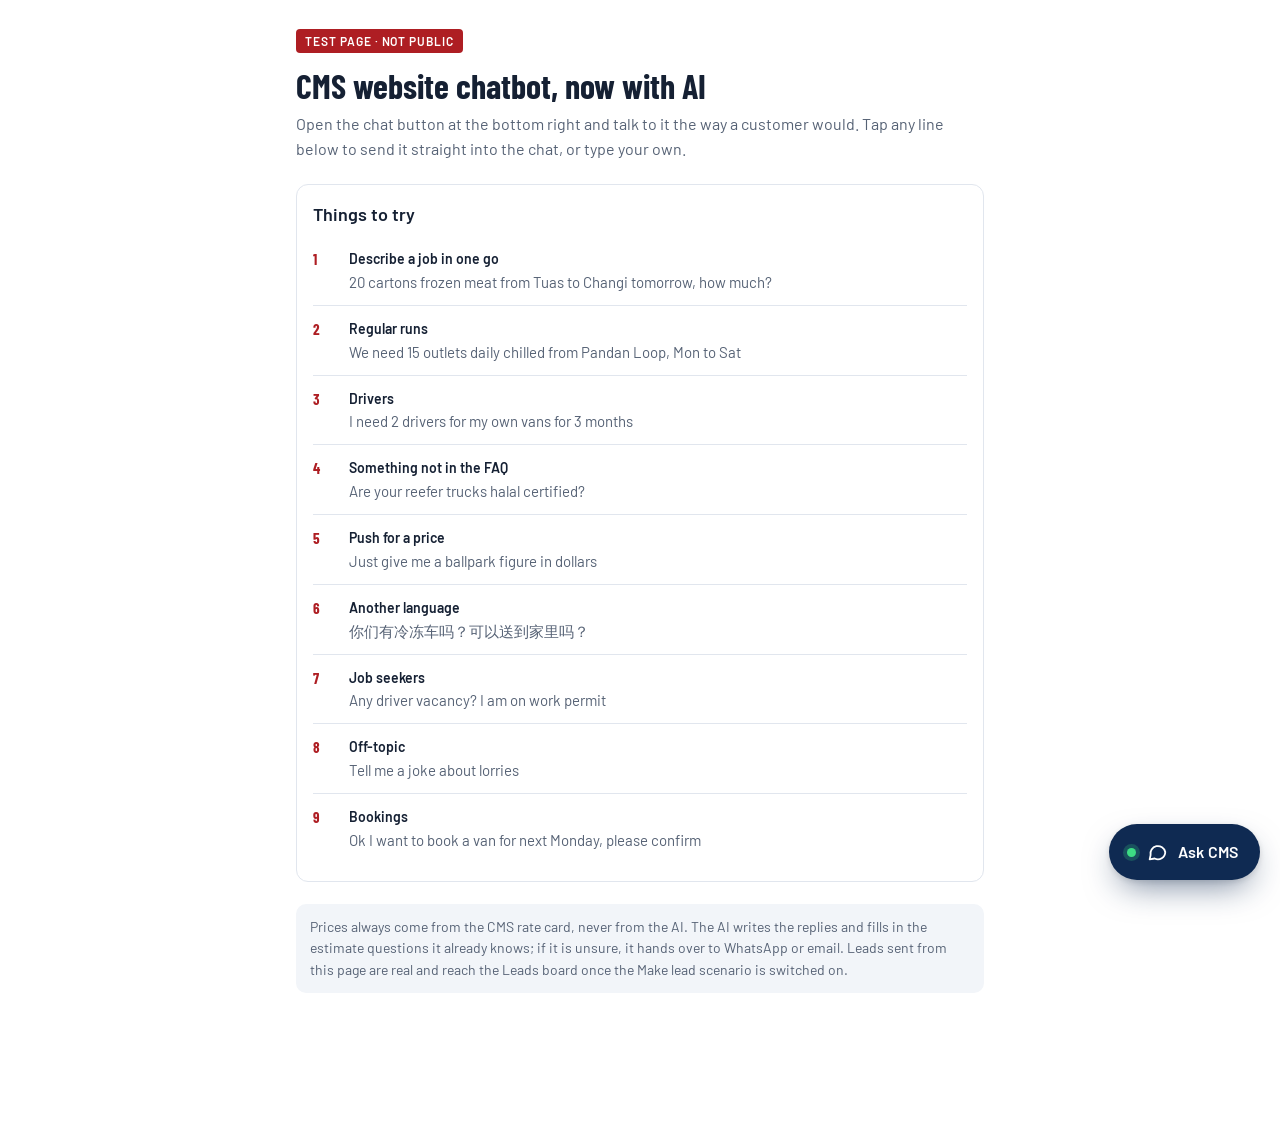
==== commit 16326e82: "Add approved hiring answer with Join Our Team link; developer note to remove old WhatsApp button Co-" ====
--- a/index.html
+++ b/index.html
@@ -36,6 +36,7 @@
 <li><span class="k">Something not in the FAQ</span><button type="button" data-q="Are your reefer trucks halal certified?">Are your reefer trucks halal certified?</button></li>
 <li><span class="k">Push for a price</span><button type="button" data-q="Just give me a ballpark figure in dollars">Just give me a ballpark figure in dollars</button></li>
 <li><span class="k">Another language</span><button type="button" data-q="你们有冷冻车吗？可以送到家里吗？">你们有冷冻车吗？可以送到家里吗？</button></li>
+<li><span class="k">Job seekers</span><button type="button" data-q="Any driver vacancy? I am on work permit">Any driver vacancy? I am on work permit</button></li>
 <li><span class="k">Off-topic</span><button type="button" data-q="Tell me a joke about lorries">Tell me a joke about lorries</button></li>
 <li><span class="k">Bookings</span><button type="button" data-q="Ok I want to book a van for next Monday, please confirm">Ok I want to book a van for next Monday, please confirm</button></li>
 </ol></div>
@@ -62,6 +63,7 @@
   whatsappShow:"+65 8899 6423",
   email:"enquiry@cmspl.biz",         /* shown to visitors for general and chatbot enquiries */
   quoteEmail:"sales@cmspl.biz",      /* formal quotations come from here */
+  careersUrl:"https://cmspl.biz/join-our-team/", /* "Join Our Team" page for job seekers */
   side:"right",                      /* "right" or "left" corner */
   lift:0,                            /* raise the button by this many pixels if it covers something */
   nudgeAfter:25,                     /* seconds before the small "Need a price?" hint; 0 turns it off */
@@ -169,7 +171,9 @@
  {t:"contact",q:"How do I reach you?",a:"WhatsApp +65 8899 6423 or email enquiry@cmspl.biz. Our customer service team answers personally.",k:"reach,contact,phone,number,call,whatsapp,email,hotline,get in touch,talk,contact number",act:["person"]},
  {t:"contact",q:"What are your office hours?",a:"Office: 9am to 6pm, Monday to Friday. Customer service: 9am to 9pm, Monday to Saturday.",k:"office hours,hours,opening hours,operating hours,working hours,business hours,what time,what time do you open,customer service hours,!close,closing time,customer service"},
  {t:"contact",q:"Are you open 24/7?",a:"Our team is not on call 24/7, but deliveries can be scheduled outside office hours by arrangement.",k:"24/7,!24 hours,24hrs,round the clock,all day,always open,anytime,any time,24 7"},
- {t:"contact",q:"Can I speak to someone about a large or complex project?",a:"Yes. Ask for a tailored proposal and our team will contact you.",k:"large project,complex,big project,!tender,rfq,rfp,proposal,tailored,partnership,partner,long term project,enterprise,consult",act:["person","estimate"]}
+ {t:"contact",q:"Can I speak to someone about a large or complex project?",a:"Yes. Ask for a tailored proposal and our team will contact you.",k:"large project,complex,big project,!tender,rfq,rfp,proposal,tailored,partnership,partner,long term project,enterprise,consult",act:["person","estimate"]},
+ {t:"cold",q:"Are your trucks halal certified?",a:"Our trucks are not halal certified. For regular jobs and contracts, we can cater to halal requirements if needed. Let us know your requirements and our team will work out the arrangement with you.",k:"!halal,!muis,halal certified,halal certification,halal cert,halal goods,halal food,halal meat,non-halal",act:["person","estimate"]},
+ {t:"about",q:"Are you hiring?",a:"Yes, we are always looking for good drivers and delivery personnel. All positions are open to Singapore Citizens and PRs only, and we have no openings for foreign workers at the moment. We also welcome independent contractors, preferably with their own vehicle. Apply on our Join Our Team page.",k:"!hiring,!vacancy,!vacancies,!career,!careers,job opening,job openings,looking for job,looking for a job,find a job,apply for job,apply job,job application,work for you,work for cms,join your team,join cms,!recruit,recruiting,recruitment,driver vacancy,driver job,driving job,delivery job vacancy,!part-time,part time job,!freelance driver,freelance job,freelancer,independent contractor,!subcontractor,become a driver,want to drive for you,!work permit,foreigner,foreign worker,foreign workers,s pass,employment pass,singaporean only,pr only,join our team",act:["join"]}
 ];
 
 /* ---------- pricing: same rules as CMS Quote Desk and the website estimator ---------- */
@@ -332,6 +336,7 @@
   var h=esc(t);
   h=h.replace(/\+65 8899 6423/g,'<a href="https://wa.me/'+SETTINGS.whatsapp+'" target="_blank" rel="noopener">+65 8899 6423</a>');
   h=h.replace(/([a-z]+@cmspl\.biz)/g,'<a href="mailto:$1">$1</a>');
+  if(SETTINGS.careersUrl)h=h.replace(/Join Our Team page/g,'<a href="'+esc(SETTINGS.careersUrl)+'" target="_blank" rel="noopener">Join Our Team page</a>');
   return h;
 }
 var ICON={
@@ -527,6 +532,7 @@
   (f.act||[]).forEach(function(x){
     if(x==="estimate"&&!(ST.flow&&ST.flow.step))L.push({label:"Get an estimate",cls:"pri",go:function(){me("Get an estimate");startFlow()}});
     if(x==="person")L.push({label:"Talk to a person",go:function(){me("Talk to a person");handoff()}});
+    if(x==="join"&&SETTINGS.careersUrl)L.push({label:"Open Join Our Team page",cls:"pri",go:function(){window.open(SETTINGS.careersUrl,"_blank","noopener")}});
     if(x==="email")L.push({label:"Email "+SETTINGS.email,go:function(){me("Email "+SETTINGS.email);handoff("email")}});
   });
   if(a.rel!=null)L.push({label:"Related: "+FAQ[a.rel].q,go:function(){me(FAQ[a.rel].q);answer(a.rel)}});
@@ -603,6 +609,8 @@
     if(!o||o.error||typeof o.reply!=="string")o=null;
   }catch(e){o=null}
   typing.remove();
+  /* a garbled or near-empty reply (rare) is not shown: the approved FAQ answers instead */
+  if(o&&!(o.reply.trim().length>=12||/[\u3000-\u9fff\uac00-\ud7af]{4}/.test(o.reply)))return false;
   if(!o){ST.aiFails=(ST.aiFails||0)+1;if(ST.aiFails>=2)ST.aiOff=true;save();return false}
   ST.ai++;ST.aiFails=0;if(o.unanswered)ST.asked.push("[no approved answer] "+t);save();
   var reply=safeReply(o.reply,t);
@@ -621,10 +629,13 @@
     clearLive();ST.flow={J:{},step:null,hist:[],done:false};ST.lead=null;save();await ask("svc");return true;
   }
   if(o.intent==="handoff"){setLive("handoff");return true}
-  setLive("aiafter");return true;
-}
-LIVE.aiafter=function(){
+  setLive("aiafter",{join:/Join Our Team/i.test(reply)});return true;
+}
+LIVE.aiafter=function(a){
   var L=[];
+  if(a&&a.join&&SETTINGS.careersUrl&&!(ST.flow&&ST.flow.step)){
+    chips([{label:"Open Join Our Team page",cls:"pri",go:function(){window.open(SETTINGS.careersUrl,"_blank","noopener")}},{label:"Main menu",cls:"back",go:function(){home(false)}}]);return;
+  }
   if(ST.flow&&ST.flow.step)L.push({label:"Back to my estimate",cls:"pri",go:function(){resumeFlow()}});
   else L.push({label:"Get an estimate",cls:"pri",go:function(){me("Get an estimate");startFlow()}});
   L.push({label:"Talk to a person",go:function(){me("Talk to a person");handoff()}});
@@ -950,5 +961,4 @@
 
 })();
 </script>
-
 </body></html>
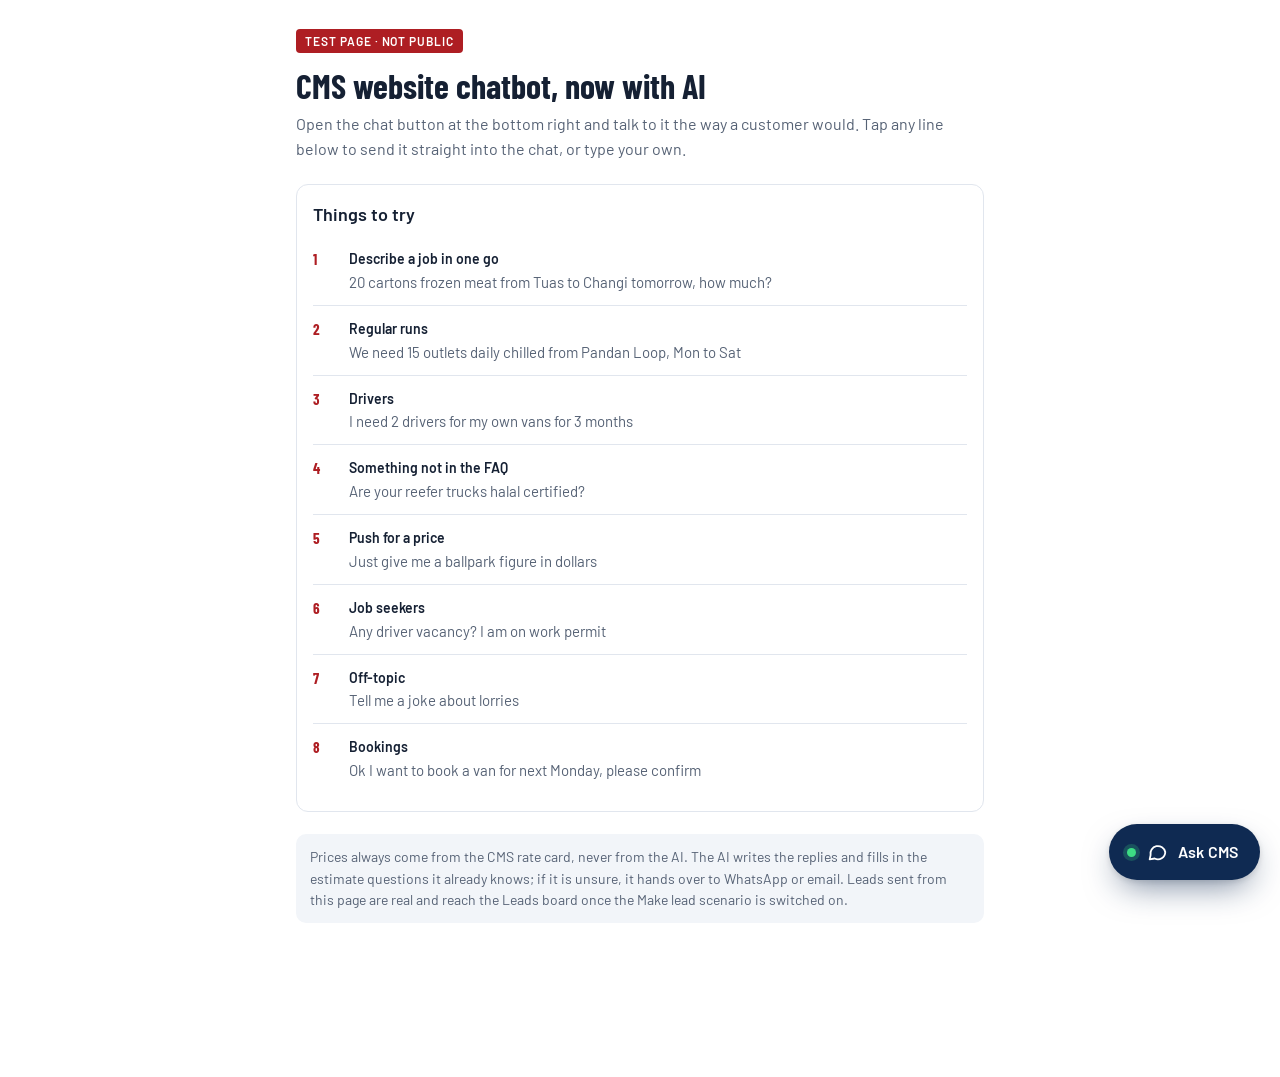
==== commit a67f468a: "Test page: remove the Another language example Co-Authored-By: Claude Opus 5.5 <noreply@anthropic.co" ====
--- a/index.html
+++ b/index.html
@@ -35,7 +35,6 @@
 <li><span class="k">Drivers</span><button type="button" data-q="I need 2 drivers for my own vans for 3 months">I need 2 drivers for my own vans for 3 months</button></li>
 <li><span class="k">Something not in the FAQ</span><button type="button" data-q="Are your reefer trucks halal certified?">Are your reefer trucks halal certified?</button></li>
 <li><span class="k">Push for a price</span><button type="button" data-q="Just give me a ballpark figure in dollars">Just give me a ballpark figure in dollars</button></li>
-<li><span class="k">Another language</span><button type="button" data-q="你们有冷冻车吗？可以送到家里吗？">你们有冷冻车吗？可以送到家里吗？</button></li>
 <li><span class="k">Job seekers</span><button type="button" data-q="Any driver vacancy? I am on work permit">Any driver vacancy? I am on work permit</button></li>
 <li><span class="k">Off-topic</span><button type="button" data-q="Tell me a joke about lorries">Tell me a joke about lorries</button></li>
 <li><span class="k">Bookings</span><button type="button" data-q="Ok I want to book a van for next Monday, please confirm">Ok I want to book a van for next Monday, please confirm</button></li>
